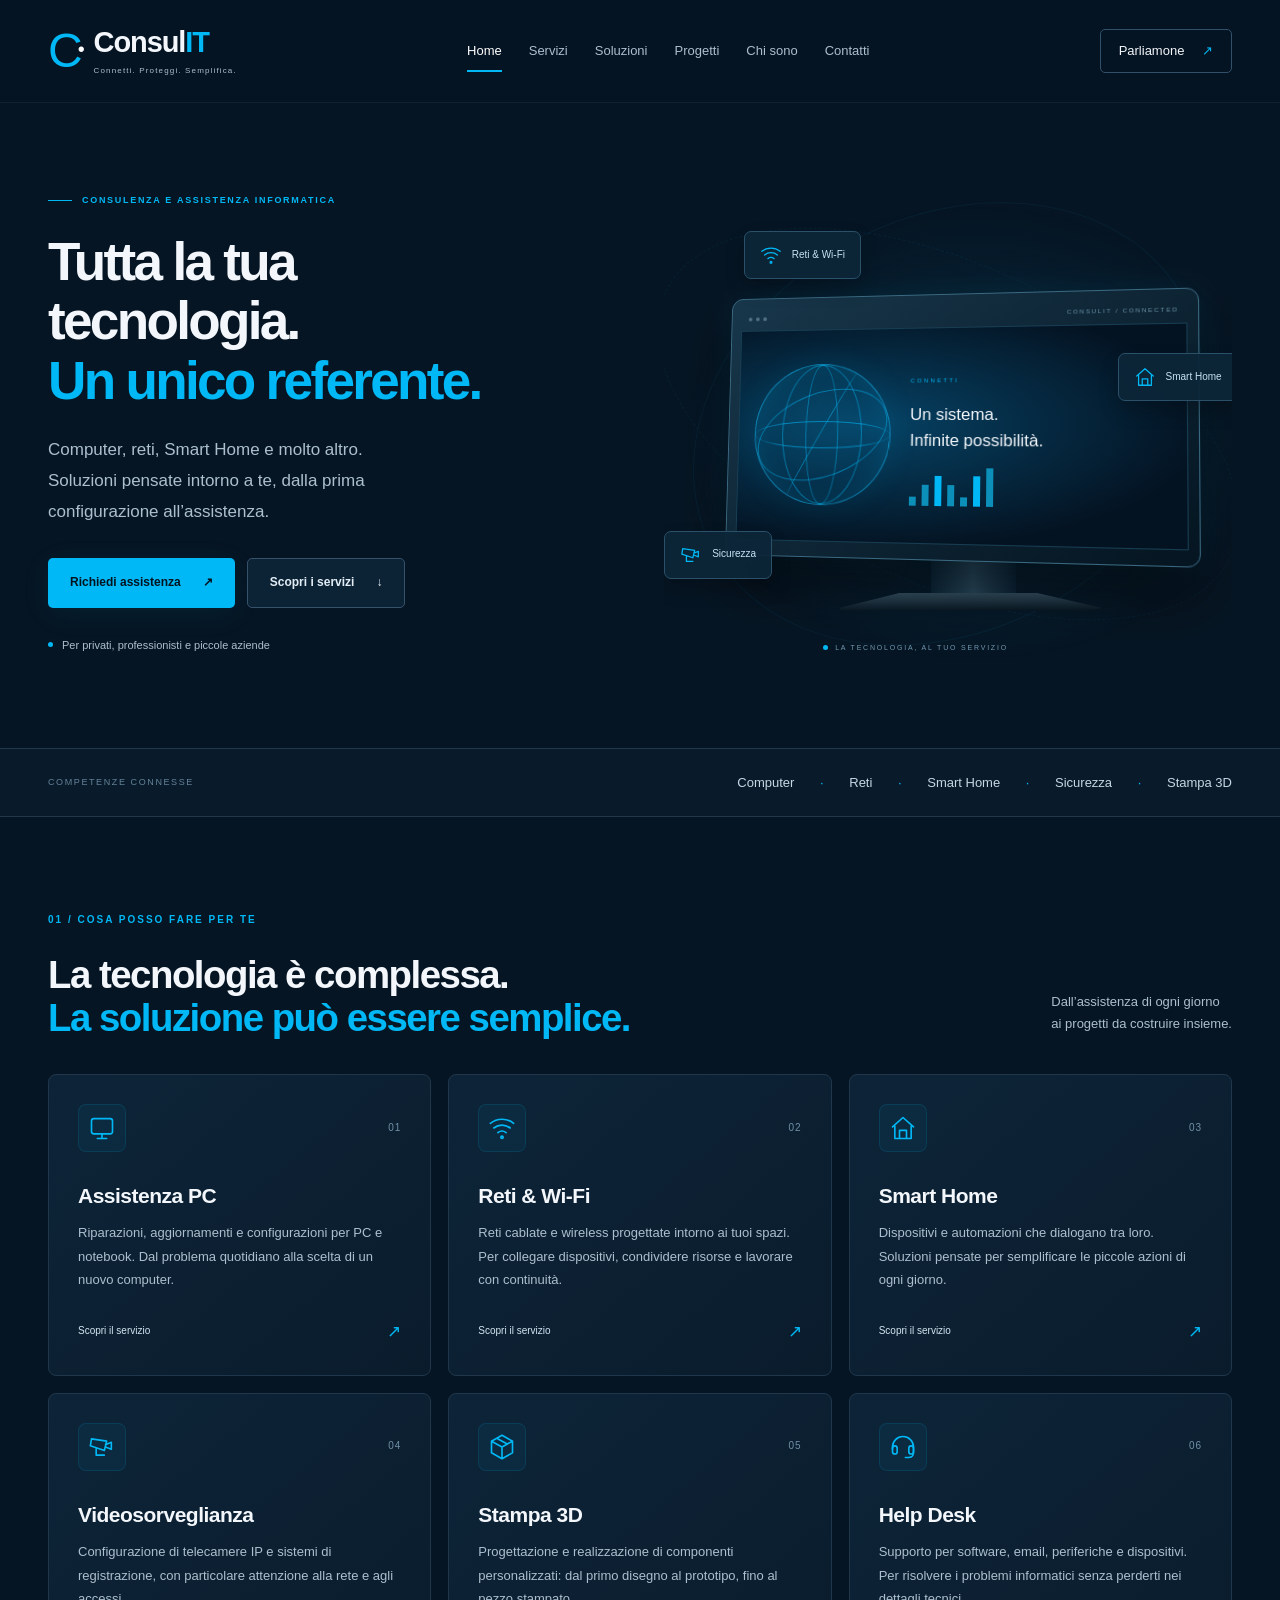
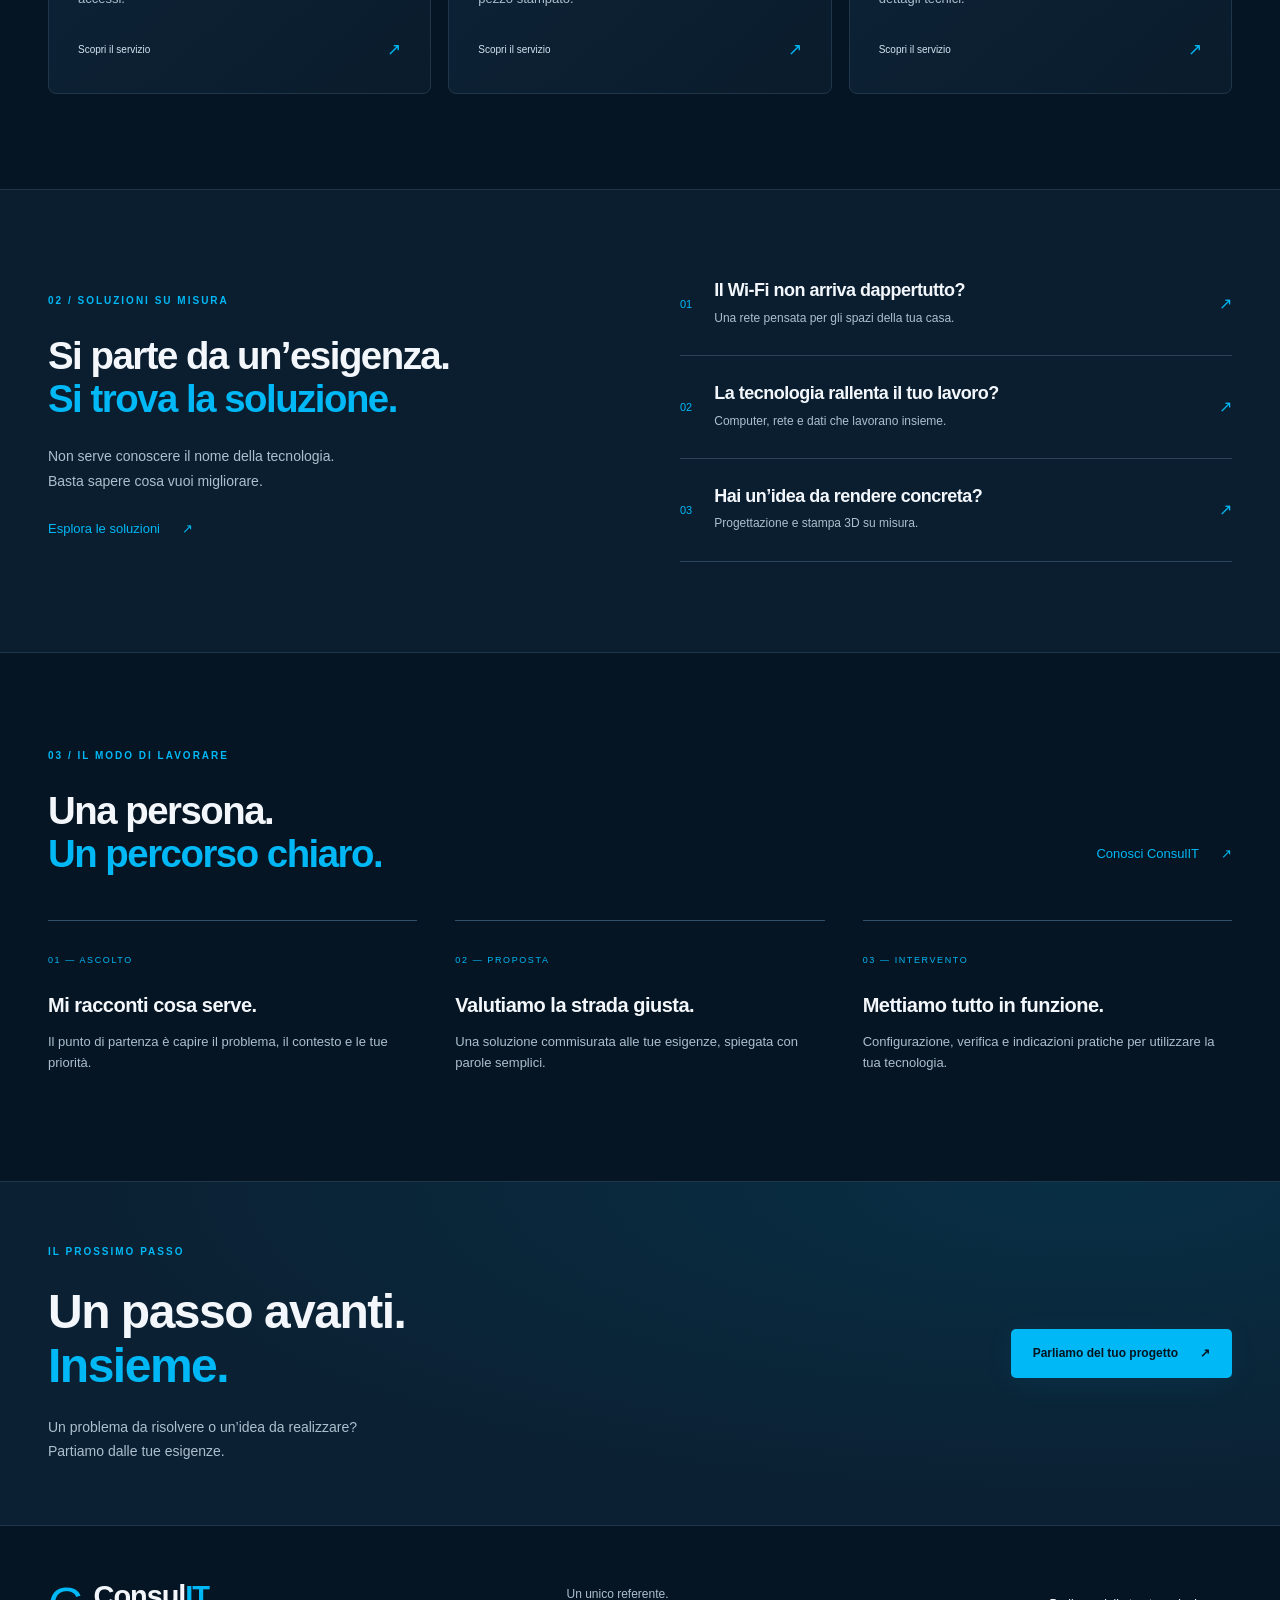
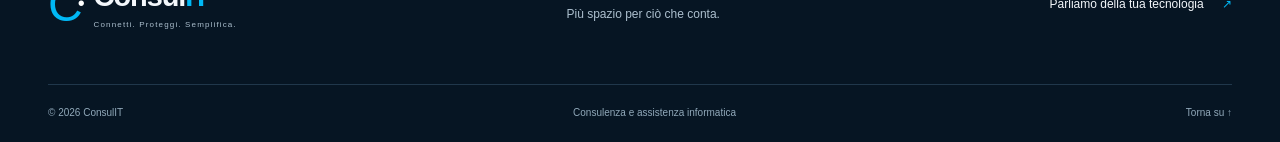
==== index.html @ a71bf83d "Crea prima versione responsive del sito ConsulIT con sei pagine" ====
<!doctype html><html lang="it"><head><meta charset="utf-8"><meta name="viewport" content="width=device-width,initial-scale=1"><meta name="theme-color" content="#061523"><title>Consulenza e assistenza informatica | ConsulIT</title><meta name="description" content="Assistenza PC, reti e Wi-Fi, Smart Home, videosorveglianza, stampa 3D e Help Desk. ConsulIT: tutta la tua tecnologia, un unico referente."><link rel="icon" type="image/svg+xml" href="favicon.svg"><link rel="stylesheet" href="style.css"><script src="site.js" defer></script></head><body><a class="skip" href="#contenuto">Vai al contenuto</a><header class="header"><div class="wrap header-inner"><a class="brand" href="index.html" aria-label="ConsulIT, home"><span class="brand-mark" aria-hidden="true">C<span>•</span></span><span>Consul<b>IT</b><small>Connetti. Proteggi. Semplifica.</small></span></a><button class="menu-toggle" aria-controls="navigation" aria-expanded="false" aria-label="Apri menu"><span></span><span></span><span></span></button><nav id="navigation" aria-label="Menu principale"><a href="index.html" aria-current="page">Home</a><a href="servizi.html" >Servizi</a><a href="soluzioni.html" >Soluzioni</a><a href="progetti.html" >Progetti</a><a href="chi-sono.html" >Chi sono</a><a href="contatti.html" >Contatti</a></nav><a class="header-cta" href="contatti.html">Parliamone <span aria-hidden="true">↗</span></a></div></header><main id="contenuto"><section class="hero wrap"><div class="hero-copy"><p class="eyebrow"><span class="cyan-line"></span> CONSULENZA E ASSISTENZA INFORMATICA</p><h1>Tutta la tua<br>tecnologia.<br><em>Un unico referente.</em></h1><p class="intro">Computer, reti, Smart Home e molto altro.<br>Soluzioni pensate intorno a te, dalla prima<br class="desktop-break"> configurazione all’assistenza.</p><div class="buttons"><a class="button primary" href="contatti.html">Richiedi assistenza <span aria-hidden="true">↗</span></a><a class="button secondary" href="#servizi">Scopri i servizi <span aria-hidden="true">↓</span></a></div><p class="hero-note"><span></span> Per privati, professionisti e piccole aziende</p></div><div class="tech-scene" role="img" aria-label="Illustrazione di una postazione informatica con dispositivi connessi"><div class="orbit orbit-one"></div><div class="orbit orbit-two"></div><div class="scene-grid"></div><div class="monitor"><div class="monitor-bar"><i></i><i></i><i></i><span>CONSULIT / CONNECTED</span></div><div class="screen"><div class="globe"><div></div><div></div><div></div><span></span><span></span></div><div class="screen-info"><small>CONNETTI</small><strong>Un sistema.<br>Infinite possibilità.</strong><div class="signal"><i></i><i></i><i></i><i></i><i></i><i></i><i></i></div></div></div></div><div class="monitor-neck"></div><div class="monitor-base"></div><div class="floating-node node-wifi"><svg viewBox="0 0 24 24" fill="none" stroke="currentColor" stroke-width="1.4" stroke-linecap="round" stroke-linejoin="round" aria-hidden="true"><path d="M2 8a16 16 0 0 1 20 0M5 12a11 11 0 0 1 14 0M8.5 16a5.5 5.5 0 0 1 7 0"/><circle cx="12" cy="20" r="1"/></svg><span>Reti & Wi-Fi</span></div><div class="floating-node node-home"><svg viewBox="0 0 24 24" fill="none" stroke="currentColor" stroke-width="1.4" stroke-linecap="round" stroke-linejoin="round" aria-hidden="true"><path d="m3 11 9-8 9 8M5 10v11h14V10M9 21v-7h6v7"/></svg><span>Smart Home</span></div><div class="floating-node node-security"><svg viewBox="0 0 24 24" fill="none" stroke="currentColor" stroke-width="1.4" stroke-linecap="round" stroke-linejoin="round" aria-hidden="true"><path d="m3 5 13 2-2 8-12-4zM15 10l5-2v6l-5-2M7 13v6h7"/></svg><span>Sicurezza</span></div><div class="scene-caption"><span></span>LA TECNOLOGIA, AL TUO SERVIZIO</div></div></section><div class="expertise-bar"><div class="wrap"><span>COMPETENZE CONNESSE</span><p>Computer <i>·</i> Reti <i>·</i> Smart Home <i>·</i> Sicurezza <i>·</i> Stampa 3D</p></div></div><section class="section wrap" id="servizi"><div class="section-heading"><div><p class="eyebrow">01 / COSA POSSO FARE PER TE</p><h2>La tecnologia è complessa.<br><em>La soluzione può essere semplice.</em></h2></div><p>Dall’assistenza di ogni giorno<br>ai progetti da costruire insieme.</p></div><div class="service-grid"><a class="service-card" href="servizi.html#pc"><div class="card-top"><span class="icon"><svg viewBox="0 0 24 24" fill="none" stroke="currentColor" stroke-width="1.4" stroke-linecap="round" stroke-linejoin="round" aria-hidden="true"><rect x="3" y="4" width="18" height="13" rx="2"/><path d="M8 21h8M12 17v4"/></svg></span><span class="card-number">01</span></div><h3>Assistenza PC</h3><p>Riparazioni, aggiornamenti e configurazioni per PC e notebook. Dal problema quotidiano alla scelta di un nuovo computer.</p><span class="card-link">Scopri il servizio <span aria-hidden="true">↗</span></span></a><a class="service-card" href="servizi.html#rete"><div class="card-top"><span class="icon"><svg viewBox="0 0 24 24" fill="none" stroke="currentColor" stroke-width="1.4" stroke-linecap="round" stroke-linejoin="round" aria-hidden="true"><path d="M2 8a16 16 0 0 1 20 0M5 12a11 11 0 0 1 14 0M8.5 16a5.5 5.5 0 0 1 7 0"/><circle cx="12" cy="20" r="1"/></svg></span><span class="card-number">02</span></div><h3>Reti & Wi-Fi</h3><p>Reti cablate e wireless progettate intorno ai tuoi spazi. Per collegare dispositivi, condividere risorse e lavorare con continuità.</p><span class="card-link">Scopri il servizio <span aria-hidden="true">↗</span></span></a><a class="service-card" href="servizi.html#casa"><div class="card-top"><span class="icon"><svg viewBox="0 0 24 24" fill="none" stroke="currentColor" stroke-width="1.4" stroke-linecap="round" stroke-linejoin="round" aria-hidden="true"><path d="m3 11 9-8 9 8M5 10v11h14V10M9 21v-7h6v7"/></svg></span><span class="card-number">03</span></div><h3>Smart Home</h3><p>Dispositivi e automazioni che dialogano tra loro. Soluzioni pensate per semplificare le piccole azioni di ogni giorno.</p><span class="card-link">Scopri il servizio <span aria-hidden="true">↗</span></span></a><a class="service-card" href="servizi.html#camera"><div class="card-top"><span class="icon"><svg viewBox="0 0 24 24" fill="none" stroke="currentColor" stroke-width="1.4" stroke-linecap="round" stroke-linejoin="round" aria-hidden="true"><path d="m3 5 13 2-2 8-12-4zM15 10l5-2v6l-5-2M7 13v6h7"/></svg></span><span class="card-number">04</span></div><h3>Videosorveglianza</h3><p>Configurazione di telecamere IP e sistemi di registrazione, con particolare attenzione alla rete e agli accessi.</p><span class="card-link">Scopri il servizio <span aria-hidden="true">↗</span></span></a><a class="service-card" href="servizi.html#cubo"><div class="card-top"><span class="icon"><svg viewBox="0 0 24 24" fill="none" stroke="currentColor" stroke-width="1.4" stroke-linecap="round" stroke-linejoin="round" aria-hidden="true"><path d="m12 2 9 5v10l-9 5-9-5V7zM3 7l9 5 9-5M12 12v10M7.5 4.5l9 5"/></svg></span><span class="card-number">05</span></div><h3>Stampa 3D</h3><p>Progettazione e realizzazione di componenti personalizzati: dal primo disegno al prototipo, fino al pezzo stampato.</p><span class="card-link">Scopri il servizio <span aria-hidden="true">↗</span></span></a><a class="service-card" href="servizi.html#cuffie"><div class="card-top"><span class="icon"><svg viewBox="0 0 24 24" fill="none" stroke="currentColor" stroke-width="1.4" stroke-linecap="round" stroke-linejoin="round" aria-hidden="true"><path d="M3 14v-2a9 9 0 0 1 18 0v5a4 4 0 0 1-4 4h-3"/><rect x="3" y="11" width="4" height="7" rx="2"/><rect x="17" y="11" width="4" height="7" rx="2"/></svg></span><span class="card-number">06</span></div><h3>Help Desk</h3><p>Supporto per software, email, periferiche e dispositivi. Per risolvere i problemi informatici senza perderti nei dettagli tecnici.</p><span class="card-link">Scopri il servizio <span aria-hidden="true">↗</span></span></a></div></section><section class="solutions-section"><div class="wrap split"><div><p class="eyebrow">02 / SOLUZIONI SU MISURA</p><h2>Si parte da un’esigenza.<br><em>Si trova la soluzione.</em></h2><p class="intro">Non serve conoscere il nome della tecnologia.<br>Basta sapere cosa vuoi migliorare.</p><a class="text-link" href="soluzioni.html">Esplora le soluzioni <span aria-hidden="true">↗</span></a></div><div class="problem-list"><a href="soluzioni.html#casa"><span>01</span><div><h3>Il Wi-Fi non arriva dappertutto?</h3><p>Una rete pensata per gli spazi della tua casa.</p></div><span aria-hidden="true">↗</span></a><a href="soluzioni.html#lavoro"><span>02</span><div><h3>La tecnologia rallenta il tuo lavoro?</h3><p>Computer, rete e dati che lavorano insieme.</p></div><span aria-hidden="true">↗</span></a><a href="soluzioni.html#idee"><span>03</span><div><h3>Hai un’idea da rendere concreta?</h3><p>Progettazione e stampa 3D su misura.</p></div><span aria-hidden="true">↗</span></a></div></div></section><section class="section wrap"><p class="eyebrow">03 / IL MODO DI LAVORARE</p><div class="section-heading"><h2>Una persona.<br><em>Un percorso chiaro.</em></h2><a class="text-link" href="chi-sono.html">Conosci ConsulIT <span aria-hidden="true">↗</span></a></div><div class="steps"><article><span>01 — ASCOLTO</span><h3>Mi racconti cosa serve.</h3><p>Il punto di partenza è capire il problema, il contesto e le tue priorità.</p></article><article><span>02 — PROPOSTA</span><h3>Valutiamo la strada giusta.</h3><p>Una soluzione commisurata alle tue esigenze, spiegata con parole semplici.</p></article><article><span>03 — INTERVENTO</span><h3>Mettiamo tutto in funzione.</h3><p>Configurazione, verifica e indicazioni pratiche per utilizzare la tua tecnologia.</p></article></div></section><section class="cta-section"><div class="wrap cta-inner"><div><p class="eyebrow">IL PROSSIMO PASSO</p><h2>Un passo avanti.<br><em>Insieme.</em></h2><p>Un problema da risolvere o un’idea da realizzare?<br>Partiamo dalle tue esigenze.</p></div><a class="button primary" href="contatti.html">Parliamo del tuo progetto <span aria-hidden="true">↗</span></a></div></section></main><footer><div class="wrap footer-top"><a class="brand" href="index.html"><span class="brand-mark" aria-hidden="true">C<span>•</span></span><span>Consul<b>IT</b><small>Connetti. Proteggi. Semplifica.</small></span></a><p>Un unico referente.<br>Più spazio per ciò che conta.</p><a href="contatti.html">Parliamo della tua tecnologia <span aria-hidden="true">↗</span></a></div><div class="wrap footer-bottom"><span>© 2026 ConsulIT</span><span>Consulenza e assistenza informatica</span><a href="#contenuto">Torna su ↑</a></div></footer></body></html>
---- style.css ----
@charset "UTF-8";
:root{color-scheme:dark;--bg:#061523;--panel:#0a1e30;--line:#20374b;--cyan:#00b8f5;--text:#f3f7fb;--muted:#acbfce}*{box-sizing:border-box}html{scroll-behavior:smooth;scroll-padding-top:110px}body{margin:0;background:var(--bg);color:var(--text);font-family:Arial,Helvetica,sans-serif;font-size:16px;line-height:1.65}a{color:inherit;text-decoration:none}button{font:inherit}svg{display:block;width:28px;height:28px}a,button{-webkit-tap-highlight-color:transparent}a:focus-visible,button:focus-visible{outline:3px solid var(--cyan);outline-offset:6px}::selection{background:var(--cyan);color:var(--bg)}.wrap{width:min(1240px,calc(100% - 96px));margin-inline:auto}.header{position:sticky;top:0;z-index:20;background:#061523f2;backdrop-filter:blur(18px);border-bottom:1px solid #ffffff0e}.header-inner{height:102px;display:flex;align-items:center;justify-content:space-between;gap:32px}.brand{display:flex;align-items:center;gap:12px;font-size:29px;font-weight:700;letter-spacing:-1.1px;line-height:1.1;flex-shrink:0}.brand b{color:var(--cyan)}.brand small{display:block;font-size:8px;letter-spacing:1.15px;font-weight:400;margin-top:8px;color:var(--muted)}.brand-mark{font-size:48px;position:relative;line-height:1;color:var(--cyan);font-weight:500}.brand-mark span{position:absolute;right:-2px;top:12px;font-size:20px;color:white}.header nav{display:flex;gap:27px;font-size:13px}.header nav a{position:relative;color:var(--muted);padding:12px 0}.header nav a:hover,.header nav a[aria-current]{color:white}.header nav a[aria-current]:after{content:'';position:absolute;height:2px;background:var(--cyan);bottom:2px;left:0;right:0}.header-cta{font-size:13px;border:1px solid #31516a;padding:10px 18px;border-radius:5px;white-space:nowrap}.header-cta span{color:var(--cyan);margin-left:14px}.menu-toggle{display:none}.skip{position:fixed;top:-100px;left:12px;z-index:50;background:var(--cyan);color:var(--bg);padding:12px}.skip:focus{top:12px}h1,h2,h3,p{margin-top:0}h1,h2,h3{line-height:1.12;letter-spacing:-1.5px;font-weight:600}h1{font-size:clamp(44px,4.5vw,65px);margin-bottom:25px}h2{font-size:clamp(30px,3vw,42px);margin-bottom:24px}h3{font-size:22px;letter-spacing:-.5px}em{font-style:normal;color:var(--cyan)}p{color:var(--muted)}.eyebrow{font-size:10px;font-weight:600;letter-spacing:2px;color:var(--cyan);margin-bottom:24px}.hero{display:grid;grid-template-columns:1.05fr 1fr;gap:20px;min-height:645px;align-items:center;padding-block:66px 70px}.hero-copy{position:relative;z-index:2}.hero h1{font-size:clamp(42px,4.15vw,62px);letter-spacing:-2.7px;line-height:1.12}.hero h1 em{white-space:nowrap}.hero .eyebrow{font-size:9px;letter-spacing:1.7px;display:flex;align-items:center;gap:10px}.cyan-line{width:24px;height:1px;background:var(--cyan)}.intro{font-size:17px;line-height:1.8;max-width:660px}.buttons{display:flex;gap:12px;margin-top:31px;flex-wrap:wrap}.button{display:inline-flex;justify-content:center;align-items:center;gap:22px;padding:14px 22px;border-radius:5px;font-size:12px;font-weight:600;min-height:49px;transition:background .2s,transform .2s}.button:hover{transform:translateY(-2px)}.primary{background:var(--cyan);color:#031421;box-shadow:0 6px 30px #00b8f512}.primary:hover{background:#55d2ff}.secondary{border:1px solid #36526b;background:#0c2336;color:#e3edf5}.secondary:hover{background:#163a53}.hero-note{font-size:11px;margin:28px 0 0;display:flex;align-items:center;gap:9px}.hero-note>span,.scene-caption>span{width:5px;height:5px;background:var(--cyan);border-radius:50%}.tech-scene{position:relative;isolation:isolate;height:470px;width:100%;background:radial-gradient(ellipse at 55% 52%,#05699642,transparent 66%);perspective:900px}.scene-grid{position:absolute;inset:30% -5% 0;background-image:linear-gradient(#00b8f514 1px,transparent 1px),linear-gradient(90deg,#00b8f514 1px,transparent 1px);background-size:35px 35px;transform:rotateX(65deg);mask-image:radial-gradient(ellipse,black,transparent 70%)}.orbit{position:absolute;inset:6% 3%;border:1px solid #00b8f512;border-radius:50%;transform:rotate(-28deg)}.orbit-two{inset:16% -5%;transform:rotate(25deg);border-style:dashed}.monitor{position:absolute;left:9%;top:22%;width:84%;height:57%;border:1px solid #3a6981;border-radius:12px;padding:9px 10px 15px;background:linear-gradient(145deg,#18374b,#051521);box-shadow:0 25px 55px #0009,0 0 35px #00b8f51c;transform:rotateY(-10deg) rotateX(4deg);z-index:2}.monitor-bar{height:24px;display:flex;align-items:center;gap:4px;padding:0 8px}.monitor-bar i{width:4px;height:4px;background:#527183;border-radius:50%}.monitor-bar span{font-size:6px;letter-spacing:1.7px;margin-left:auto;color:#7098ae}.screen{height:calc(100% - 24px);background:radial-gradient(ellipse at 30% 45%,#064366,#041322 75%);display:flex;align-items:center;padding:22px 17px;overflow:hidden;border:1px solid #173e53}.globe{width:145px;height:145px;border-radius:50%;border:1px solid #15baf597;position:relative;flex-shrink:0;background:radial-gradient(circle at 35% 30%,#12befe14,#0092da08);box-shadow:inset 0 0 28px #00b8f527,0 0 35px #00b8f515}.globe div{position:absolute;inset:0 20%;border:1px solid #00b8f580;border-radius:50%}.globe div:nth-child(2){inset:0 38%}.globe div:nth-child(3){inset:20% 0;transform:rotate(-20deg)}.globe span{position:absolute;inset:40% 0;border-top:1px solid #00b8f599;border-bottom:1px solid #00b8f599;border-radius:50%}.globe span:last-child{inset:0 48%;border:0;border-left:1px solid #00b8f599;transform:rotate(30deg)}.screen-info{padding-left:20px}.screen-info small{font-size:6px;letter-spacing:2.4px;color:var(--cyan)}.screen-info strong{display:block;font-size:17px;font-weight:400;line-height:1.5;margin-top:12px}.signal{height:38px;display:flex;align-items:end;gap:6px;margin-top:15px}.signal i{height:25%;width:7px;background:#0c90ba}.signal i:nth-child(2n){height:55%}.signal i:nth-child(3n){height:80%;background:#00b8f5}.signal i:last-child{height:100%}.monitor-neck{position:absolute;top:77%;height:10%;left:47%;width:15%;background:linear-gradient(90deg,#0b273b,#2b4d62,#0a2438)}.monitor-base{position:absolute;top:86%;left:31%;width:46%;height:4%;background:linear-gradient(0deg,#071723,#365365);clip-path:polygon(23% 0,75% 0,100% 80%,96% 100%,0 100%,0 80%)}.floating-node{position:absolute;z-index:4;display:flex;align-items:center;gap:10px;padding:12px 15px;background:#0c2639ed;border:1px solid #2a5169;border-radius:7px;box-shadow:0 10px 20px #0003;color:#c6e4f3;font-size:10px}.floating-node svg{width:22px;height:22px;color:var(--cyan)}.node-wifi{top:9%;left:14%}.node-home{right:-1%;top:35%}.node-security{left:0;bottom:17%}.scene-caption{display:flex;align-items:center;gap:7px;position:absolute;bottom:0;left:28%;font-size:7px;letter-spacing:1.8px;color:#7199b1}.expertise-bar{border-block:1px solid var(--line);background:#091b2b}.expertise-bar .wrap{display:flex;align-items:center;justify-content:space-between;gap:22px;padding-block:23px}.expertise-bar span{font-size:9px;letter-spacing:1.6px;color:#658399}.expertise-bar p{margin:0;font-size:13px;color:#c6d6e2}.expertise-bar i{color:var(--cyan);font-style:normal;padding-inline:22px}.section{padding-block:95px}.section-heading{display:flex;justify-content:space-between;align-items:end;gap:30px;margin-bottom:35px}.section-heading h2{margin-bottom:0}.section-heading>p{font-size:13px;margin:0 0 5px}.service-grid{display:grid;grid-template-columns:repeat(3,1fr);gap:17px}.service-card{padding:29px;background:linear-gradient(140deg,#0d2438,#0a1c2c);border:1px solid var(--line);border-radius:8px;display:flex;flex-direction:column;transition:transform .2s,border-color .2s}.service-card:hover{transform:translateY(-4px);border-color:#2080a5}.card-top{display:flex;justify-content:space-between;align-items:center;margin-bottom:32px}.icon{display:inline-flex;color:var(--cyan);width:48px;height:48px;align-items:center;justify-content:center;background:#00b8f50d;border:1px solid #00b8f520;border-radius:8px}.card-number{font-size:10px;color:#7190a6;letter-spacing:1px}.service-card h3{font-size:21px;margin-bottom:14px}.service-card p{font-size:13px;line-height:1.8;margin-bottom:26px}.card-link{display:flex;align-items:center;justify-content:space-between;color:#d3e5f2;font-size:10px;margin-top:auto}.card-link>span{color:var(--cyan);font-size:17px}.solutions-section{padding-block:90px;background:#0a1e30;border-block:1px solid var(--line)}.split{display:grid;grid-template-columns:1fr 1fr;gap:80px;align-items:center}.split .intro{font-size:14px}.text-link{display:inline-flex;align-items:center;gap:22px;font-size:13px;color:var(--cyan);padding-block:10px}.text-link:hover{text-decoration:underline}.problem-list a{display:flex;align-items:center;gap:22px;border-bottom:1px solid #2b4358;padding:27px 0}.problem-list a:first-child{padding-top:0}.problem-list a>span:first-child{font-size:11px;color:var(--cyan)}.problem-list a>span:last-child{margin-left:auto;color:var(--cyan)}.problem-list h3{font-size:18px;margin-bottom:8px}.problem-list p{font-size:12px;margin:0}.steps{display:grid;grid-template-columns:repeat(3,1fr);gap:38px;margin-top:45px}.steps article{border-top:1px solid #325069;padding-top:24px}.steps article>span{font-size:9px;letter-spacing:1.6px;color:var(--cyan)}.steps h3{font-size:20px;margin:23px 0 14px}.steps p{font-size:13px}.cta-section{padding-block:62px;background:radial-gradient(ellipse at 85% 0,#00587a40,transparent 65%),#0b2133;border-block:1px solid var(--line)}.cta-inner{display:flex;align-items:center;justify-content:space-between;gap:35px}.cta-inner h2{font-size:48px}.cta-inner p:last-child{font-size:14px;margin:0}.footer-top{display:flex;align-items:center;justify-content:space-between;gap:35px;padding-block:55px}.footer-top>p{font-size:12px;margin:0}.footer-top>a:last-child{font-size:12px}.footer-top>a:last-child>span{color:var(--cyan);margin-left:15px}.footer-bottom{padding-block:20px;border-top:1px solid var(--line);display:flex;justify-content:space-between;gap:18px;font-size:10px;color:#91a9ba}.page-heading{padding-block:86px 45px}.page-heading h1{max-width:850px}.page-heading .intro{margin:0}.service-jump{display:flex;gap:10px;flex-wrap:wrap;padding-bottom:45px}.service-jump a,.tags span{border:1px solid #31506a;border-radius:4px;padding:8px 15px;font-size:12px}.service-jump a:hover{border-color:var(--cyan);color:var(--cyan)}.service-detail{padding-block:65px;display:grid;grid-template-columns:200px 1fr;gap:55px;border-top:1px solid var(--line);scroll-margin-top:105px}.detail-icon{display:flex;align-items:start;justify-content:space-between;background:linear-gradient(135deg,#0e3048,#0a1d2e);border:1px solid var(--line);border-radius:10px;padding:30px;height:170px}.detail-icon svg{width:70px;height:70px;color:var(--cyan);align-self:center}.detail-icon span{font-size:12px;color:#7a9eb5}.service-detail h2{font-size:34px}.service-detail p{max-width:710px}.service-detail ul{padding-left:20px;display:grid;grid-template-columns:1fr 1fr;gap:10px 35px;font-size:14px;color:#cfdeea}.service-detail li::marker{color:var(--cyan)}.solution-blocks{padding-bottom:80px}.solution-blocks article{padding:50px;margin-top:20px;border:1px solid var(--line);border-radius:10px;background:radial-gradient(ellipse at 100% 0,#07476970,transparent 70%),#0a1e30}.solution-label{font-size:10px;letter-spacing:2px;color:var(--cyan)}.solution-blocks h2{margin-top:25px}.solution-blocks p{max-width:750px}.tags{display:flex;flex-wrap:wrap;gap:10px;margin-block:25px 15px}.tags span{color:#b8d6e9}.project-empty{text-align:center;border:1px solid var(--line);border-radius:12px;background:#0a1e30;margin-block:10px 80px;padding-inline:25px}.project-empty .icon{margin-bottom:30px}.project-empty p{margin-bottom:30px}.about-layout{display:grid;grid-template-columns:.85fr 1.15fr;gap:80px;padding-top:35px}.about-art{padding:45px;background:radial-gradient(ellipse at 30% 30%,#09608760,transparent 60%),#0b2236;border:1px solid var(--line);border-radius:12px;display:flex;flex-direction:column;justify-content:center}.large-c{font-size:190px;line-height:1;font-weight:600;letter-spacing:-15px;color:var(--cyan);position:relative;width:155px}.large-c span{color:white;font-size:100px;position:absolute;right:3px;top:52px}.about-art p{letter-spacing:3px;font-size:15px;line-height:1.8;margin:30px 0 0;color:#cde0ed}.about-art b{color:var(--cyan);font-weight:400}.about-copy p{font-size:15px}.contact-layout{display:grid;grid-template-columns:1fr 1fr;gap:70px;padding-top:30px}.contact-prompts{list-style:none;padding:0;margin-block:28px}.contact-prompts li{padding-block:14px;border-bottom:1px solid var(--line);font-size:14px}.contact-prompts li:before{content:'↗';color:var(--cyan);margin-right:14px}.subtle{font-size:13px;color:#89a4b8}.contact-panel{background:#0c2438;border:1px solid #284c66;border-radius:12px;padding:40px}.contact-panel .icon{margin-bottom:35px}.contact-panel h2{font-size:30px}.contact-panel p{font-size:15px}
@media(min-width:1500px){.hero{min-height:700px}.hero h1{font-size:64px}}
@media(max-width:1100px){.wrap{width:calc(100% - 60px)}.header-inner{gap:20px}.header nav{gap:17px}.header-cta{display:none}.hero{grid-template-columns:1.1fr 1fr;min-height:590px}.hero h1{font-size:48px}.hero h1 em{white-space:normal}.screen{padding:15px 9px}.globe{width:115px;height:115px}.screen-info{padding-left:12px}.screen-info strong{font-size:14px}.tech-scene{height:400px}.floating-node{font-size:9px;padding:10px}.expertise-bar i{padding-inline:13px}.split{gap:40px}.service-card{padding:23px}.about-layout{gap:40px}}
@media(max-width:900px){.header-inner{height:80px}.brand{font-size:25px}.brand-mark{font-size:43px}.header nav{display:none;position:absolute;top:80px;left:0;right:0;background:#081b2c;border-bottom:1px solid var(--line);padding:20px 30px;box-shadow:0 18px 35px #0005}.header nav.open{display:flex;flex-direction:column;gap:0}.header nav a{padding:13px 0;font-size:16px}.header nav a[aria-current]:after{display:none}.header nav a[aria-current]{color:var(--cyan)}.menu-toggle{display:flex;flex-direction:column;gap:5px;background:transparent;border:1px solid #355168;border-radius:5px;width:44px;height:44px;align-items:center;justify-content:center;cursor:pointer;color:white}.menu-toggle span{height:1px;width:19px;background:currentColor}.hero{grid-template-columns:1fr;gap:0;padding-top:50px;padding-bottom:35px}.hero h1{font-size:60px}.hero h1 br:nth-child(2){display:none}.hero h1 em{display:block}.hero .intro{max-width:600px}.tech-scene{max-width:550px;justify-self:center;height:430px;margin-top:20px}.expertise-bar .wrap{flex-direction:column;align-items:start;gap:8px}.service-grid{grid-template-columns:repeat(2,1fr)}.section-heading{align-items:start;flex-direction:column;gap:18px}.split{grid-template-columns:1fr}.steps{gap:24px}.steps h3{font-size:18px}.footer-top{flex-wrap:wrap}.footer-top>p{display:none}.service-detail{grid-template-columns:140px 1fr;gap:30px}.detail-icon{padding:20px;height:140px}.detail-icon svg{width:50px;height:50px}.about-layout{grid-template-columns:1fr 1.3fr}.contact-layout{gap:30px}.contact-panel{padding:28px}}
@media(max-width:600px){.wrap{width:calc(100% - 40px)}.hero{padding-top:39px}.hero .eyebrow{font-size:8px;letter-spacing:1px;gap:7px}.cyan-line{width:16px}.hero h1{font-size:42px;letter-spacing:-1.8px}.hero h1 em{font-size:36px;margin-top:7px}.intro{font-size:15px}.desktop-break{display:none}.buttons{gap:9px}.button{font-size:11px;padding:13px 15px;gap:14px}.hero-note{font-size:10px}.tech-scene{height:315px;margin-top:25px}.monitor{left:8%;width:85%;top:20%;height:60%}.screen{padding:12px}.globe{width:97px;height:97px}.screen-info strong{font-size:12px}.screen-info small{font-size:5px}.signal{height:25px;gap:4px}.signal i{width:5px}.floating-node{font-size:8px;gap:7px;padding:8px}.floating-node svg{width:19px;height:19px}.node-wifi{top:4%;left:7%}.node-home{top:28%;right:0}.node-security{bottom:13%;left:0}.scene-caption{font-size:5.5px;left:24%;bottom:-2px}.expertise-bar p{font-size:11px;line-height:2}.expertise-bar i{padding-inline:6px}.expertise-bar span{font-size:8px}.section{padding-block:60px}.eyebrow{font-size:9px;letter-spacing:1.5px;margin-bottom:18px}h2{font-size:29px;letter-spacing:-1px}.section-heading{margin-bottom:28px}.service-grid{grid-template-columns:1fr;gap:12px}.service-card{padding:24px}.card-top{margin-bottom:22px}.service-card h3{font-size:23px}.service-card p{font-size:14px}.card-link{font-size:12px}.solutions-section{padding-block:60px}.problem-list a{gap:15px}.problem-list h3{font-size:17px}.steps{grid-template-columns:1fr;gap:22px;margin-top:30px}.steps h3{font-size:21px;margin-top:15px}.steps p{font-size:14px;margin-bottom:0}.cta-inner{align-items:start;flex-direction:column;gap:30px}.cta-inner h2{font-size:40px}.footer-top{align-items:start;flex-direction:column;padding-block:40px;gap:28px}.footer-bottom{flex-wrap:wrap;font-size:9px}.footer-bottom>span:nth-child(2){display:none}.page-heading{padding-top:52px;padding-bottom:35px}.page-heading h1{font-size:41px;letter-spacing:-1.5px}.service-jump{padding-bottom:20px;gap:8px}.service-jump a{padding:7px 10px;font-size:11px}.service-detail{grid-template-columns:1fr;gap:24px;padding-block:40px}.detail-icon{width:100px;height:90px;padding:15px}.detail-icon svg{width:38px;height:38px}.service-detail h2{font-size:29px}.service-detail ul{grid-template-columns:1fr;gap:8px}.solution-blocks article{padding:28px 23px}.solution-blocks h2{font-size:28px}.solution-blocks p{font-size:14px}.tags span{padding:6px 10px;font-size:11px}.about-layout{grid-template-columns:1fr;gap:35px;padding-top:5px}.about-art{padding:25px;flex-direction:row;gap:30px;align-items:center;justify-content:start}.large-c{font-size:120px;width:110px;letter-spacing:-8px}.large-c span{font-size:70px;top:28px;right:11px}.about-art p{font-size:11px;margin:0;letter-spacing:1.5px}.contact-layout{grid-template-columns:1fr;padding-top:0;gap:30px}.project-empty{margin-bottom:50px}.project-empty h2{font-size:26px}}
.tech-scene{overflow:clip}.scene-caption{bottom:5px}
@media(prefers-reduced-motion:reduce){html{scroll-behavior:auto}*,*:before,*:after{transition:none!important;animation:none!important}}
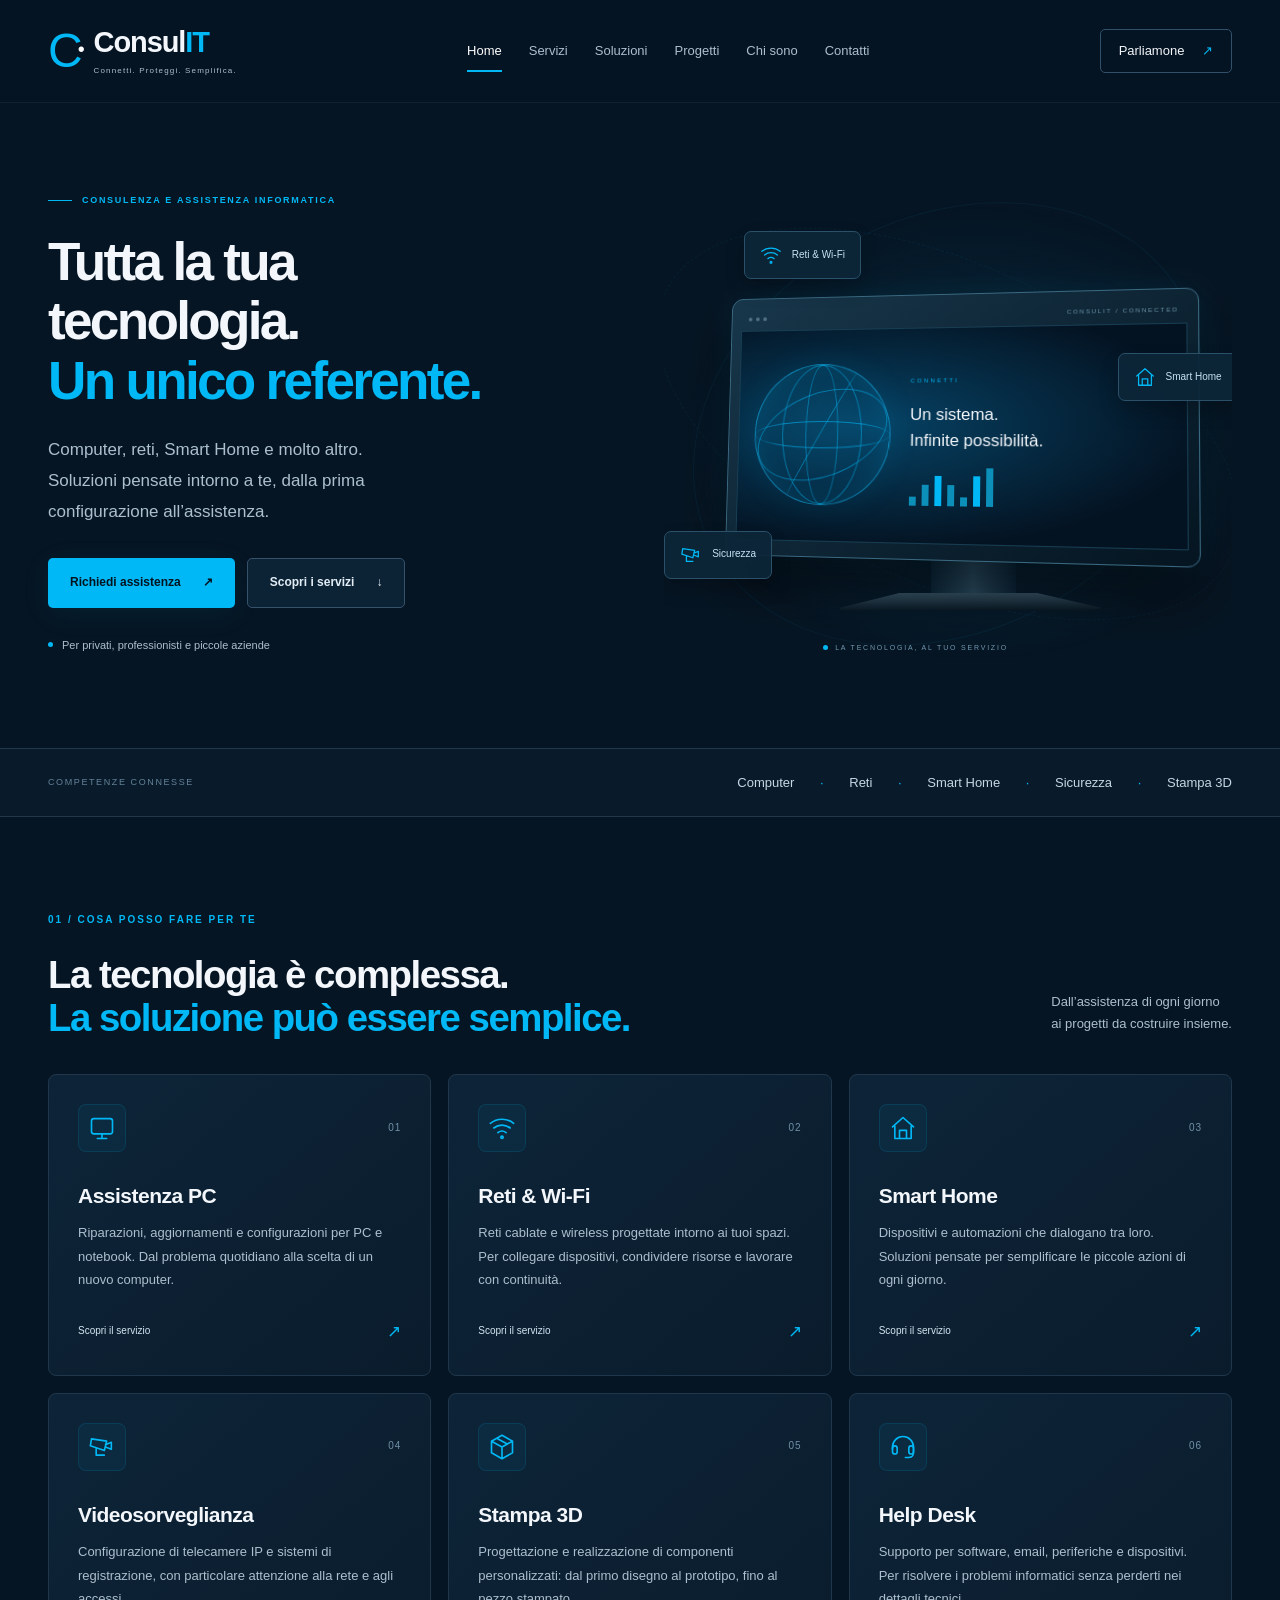
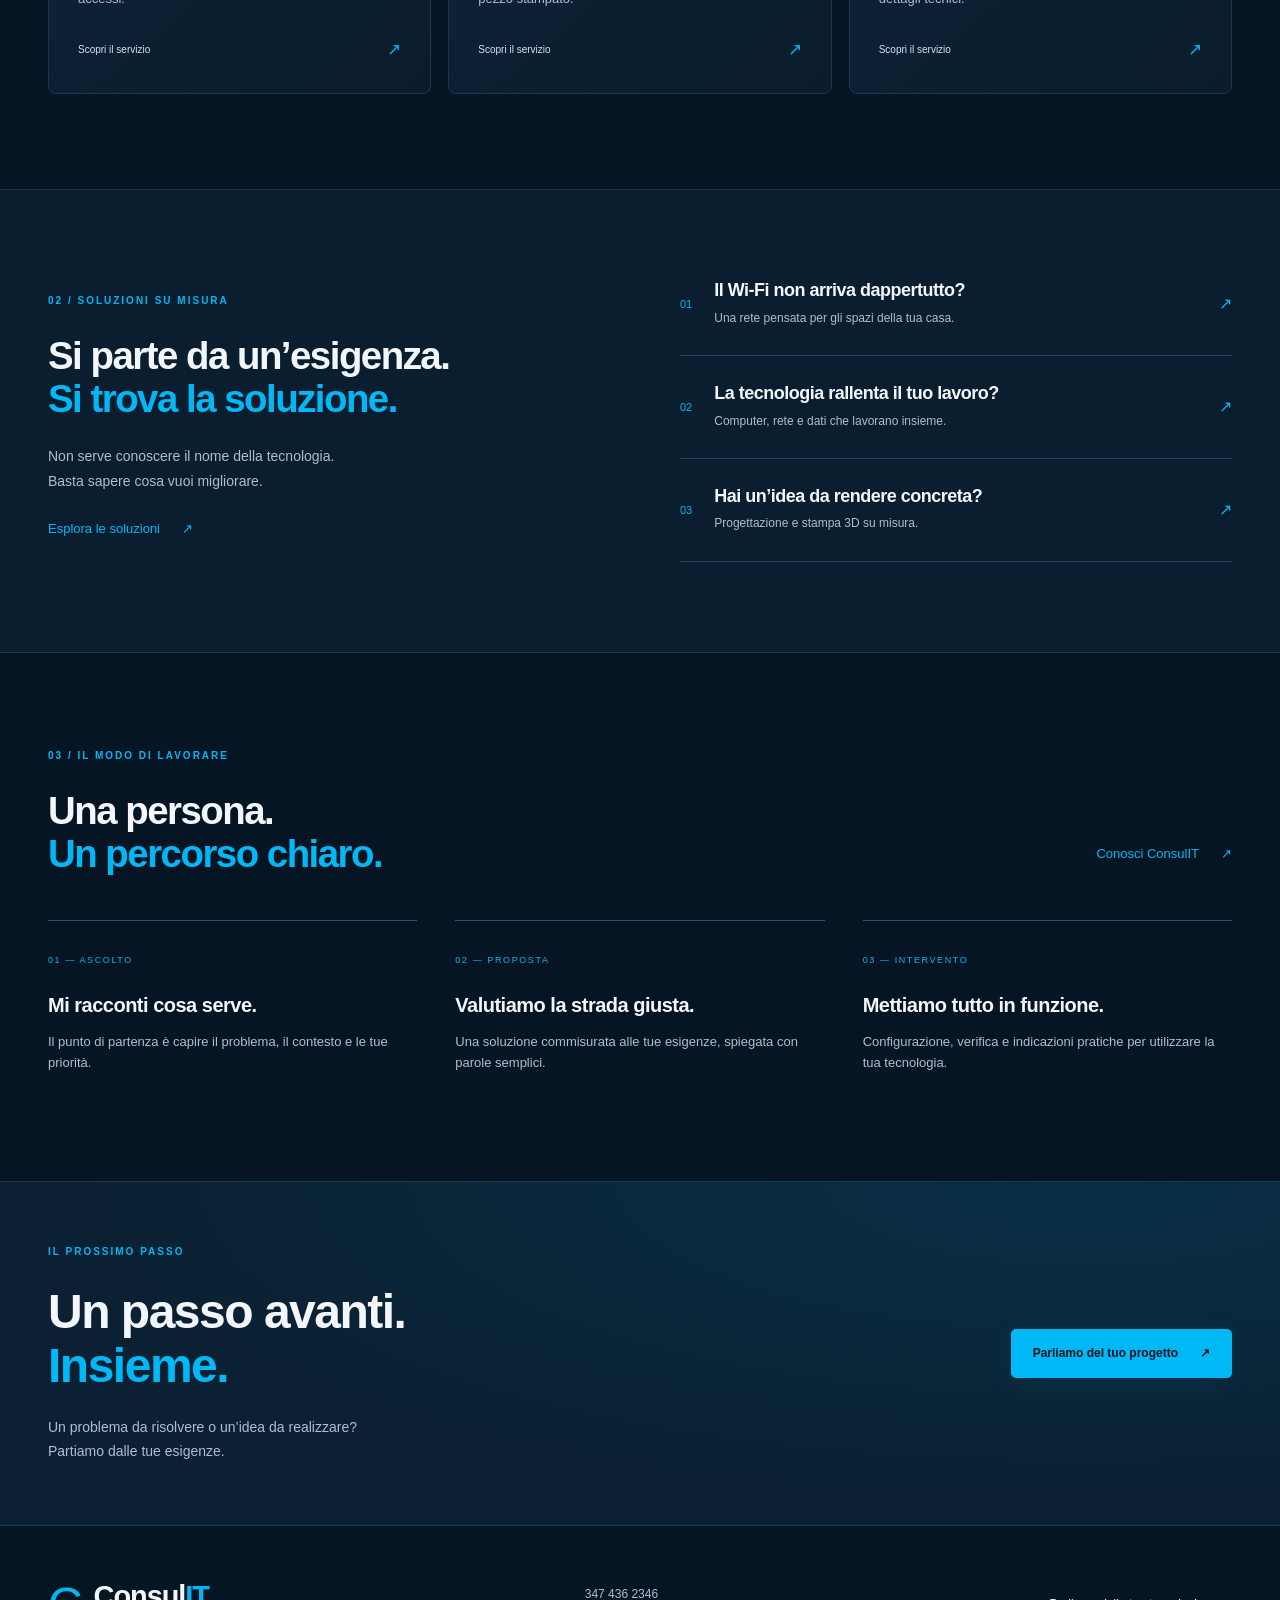
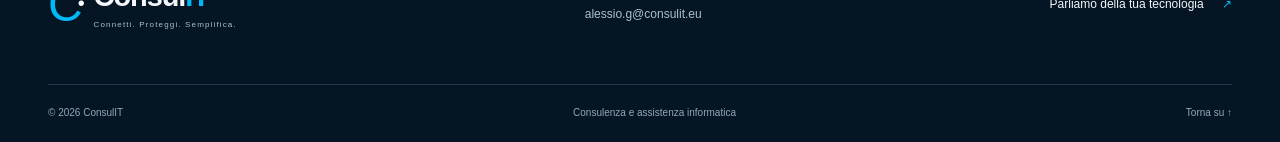
==== commit ddca4d20: "Aggiungi recapiti ConsulIT e mantieni i progetti senza galleria fotografica" ====
--- a/index.html
+++ b/index.html
@@ -1 +1 @@
-<!doctype html><html lang="it"><head><meta charset="utf-8"><meta name="viewport" content="width=device-width,initial-scale=1"><meta name="theme-color" content="#061523"><title>Consulenza e assistenza informatica | ConsulIT</title><meta name="description" content="Assistenza PC, reti e Wi-Fi, Smart Home, videosorveglianza, stampa 3D e Help Desk. ConsulIT: tutta la tua tecnologia, un unico referente."><link rel="icon" type="image/svg+xml" href="favicon.svg"><link rel="stylesheet" href="style.css"><script src="site.js" defer></script></head><body><a class="skip" href="#contenuto">Vai al contenuto</a><header class="header"><div class="wrap header-inner"><a class="brand" href="index.html" aria-label="ConsulIT, home"><span class="brand-mark" aria-hidden="true">C<span>•</span></span><span>Consul<b>IT</b><small>Connetti. Proteggi. Semplifica.</small></span></a><button class="menu-toggle" aria-controls="navigation" aria-expanded="false" aria-label="Apri menu"><span></span><span></span><span></span></button><nav id="navigation" aria-label="Menu principale"><a href="index.html" aria-current="page">Home</a><a href="servizi.html" >Servizi</a><a href="soluzioni.html" >Soluzioni</a><a href="progetti.html" >Progetti</a><a href="chi-sono.html" >Chi sono</a><a href="contatti.html" >Contatti</a></nav><a class="header-cta" href="contatti.html">Parliamone <span aria-hidden="true">↗</span></a></div></header><main id="contenuto"><section class="hero wrap"><div class="hero-copy"><p class="eyebrow"><span class="cyan-line"></span> CONSULENZA E ASSISTENZA INFORMATICA</p><h1>Tutta la tua<br>tecnologia.<br><em>Un unico referente.</em></h1><p class="intro">Computer, reti, Smart Home e molto altro.<br>Soluzioni pensate intorno a te, dalla prima<br class="desktop-break"> configurazione all’assistenza.</p><div class="buttons"><a class="button primary" href="contatti.html">Richiedi assistenza <span aria-hidden="true">↗</span></a><a class="button secondary" href="#servizi">Scopri i servizi <span aria-hidden="true">↓</span></a></div><p class="hero-note"><span></span> Per privati, professionisti e piccole aziende</p></div><div class="tech-scene" role="img" aria-label="Illustrazione di una postazione informatica con dispositivi connessi"><div class="orbit orbit-one"></div><div class="orbit orbit-two"></div><div class="scene-grid"></div><div class="monitor"><div class="monitor-bar"><i></i><i></i><i></i><span>CONSULIT / CONNECTED</span></div><div class="screen"><div class="globe"><div></div><div></div><div></div><span></span><span></span></div><div class="screen-info"><small>CONNETTI</small><strong>Un sistema.<br>Infinite possibilità.</strong><div class="signal"><i></i><i></i><i></i><i></i><i></i><i></i><i></i></div></div></div></div><div class="monitor-neck"></div><div class="monitor-base"></div><div class="floating-node node-wifi"><svg viewBox="0 0 24 24" fill="none" stroke="currentColor" stroke-width="1.4" stroke-linecap="round" stroke-linejoin="round" aria-hidden="true"><path d="M2 8a16 16 0 0 1 20 0M5 12a11 11 0 0 1 14 0M8.5 16a5.5 5.5 0 0 1 7 0"/><circle cx="12" cy="20" r="1"/></svg><span>Reti & Wi-Fi</span></div><div class="floating-node node-home"><svg viewBox="0 0 24 24" fill="none" stroke="currentColor" stroke-width="1.4" stroke-linecap="round" stroke-linejoin="round" aria-hidden="true"><path d="m3 11 9-8 9 8M5 10v11h14V10M9 21v-7h6v7"/></svg><span>Smart Home</span></div><div class="floating-node node-security"><svg viewBox="0 0 24 24" fill="none" stroke="currentColor" stroke-width="1.4" stroke-linecap="round" stroke-linejoin="round" aria-hidden="true"><path d="m3 5 13 2-2 8-12-4zM15 10l5-2v6l-5-2M7 13v6h7"/></svg><span>Sicurezza</span></div><div class="scene-caption"><span></span>LA TECNOLOGIA, AL TUO SERVIZIO</div></div></section><div class="expertise-bar"><div class="wrap"><span>COMPETENZE CONNESSE</span><p>Computer <i>·</i> Reti <i>·</i> Smart Home <i>·</i> Sicurezza <i>·</i> Stampa 3D</p></div></div><section class="section wrap" id="servizi"><div class="section-heading"><div><p class="eyebrow">01 / COSA POSSO FARE PER TE</p><h2>La tecnologia è complessa.<br><em>La soluzione può essere semplice.</em></h2></div><p>Dall’assistenza di ogni giorno<br>ai progetti da costruire insieme.</p></div><div class="service-grid"><a class="service-card" href="servizi.html#pc"><div class="card-top"><span class="icon"><svg viewBox="0 0 24 24" fill="none" stroke="currentColor" stroke-width="1.4" stroke-linecap="round" stroke-linejoin="round" aria-hidden="true"><rect x="3" y="4" width="18" height="13" rx="2"/><path d="M8 21h8M12 17v4"/></svg></span><span class="card-number">01</span></div><h3>Assistenza PC</h3><p>Riparazioni, aggiornamenti e configurazioni per PC e notebook. Dal problema quotidiano alla scelta di un nuovo computer.</p><span class="card-link">Scopri il servizio <span aria-hidden="true">↗</span></span></a><a class="service-card" href="servizi.html#rete"><div class="card-top"><span class="icon"><svg viewBox="0 0 24 24" fill="none" stroke="currentColor" stroke-width="1.4" stroke-linecap="round" stroke-linejoin="round" aria-hidden="true"><path d="M2 8a16 16 0 0 1 20 0M5 12a11 11 0 0 1 14 0M8.5 16a5.5 5.5 0 0 1 7 0"/><circle cx="12" cy="20" r="1"/></svg></span><span class="card-number">02</span></div><h3>Reti & Wi-Fi</h3><p>Reti cablate e wireless progettate intorno ai tuoi spazi. Per collegare dispositivi, condividere risorse e lavorare con continuità.</p><span class="card-link">Scopri il servizio <span aria-hidden="true">↗</span></span></a><a class="service-card" href="servizi.html#casa"><div class="card-top"><span class="icon"><svg viewBox="0 0 24 24" fill="none" stroke="currentColor" stroke-width="1.4" stroke-linecap="round" stroke-linejoin="round" aria-hidden="true"><path d="m3 11 9-8 9 8M5 10v11h14V10M9 21v-7h6v7"/></svg></span><span class="card-number">03</span></div><h3>Smart Home</h3><p>Dispositivi e automazioni che dialogano tra loro. Soluzioni pensate per semplificare le piccole azioni di ogni giorno.</p><span class="card-link">Scopri il servizio <span aria-hidden="true">↗</span></span></a><a class="service-card" href="servizi.html#camera"><div class="card-top"><span class="icon"><svg viewBox="0 0 24 24" fill="none" stroke="currentColor" stroke-width="1.4" stroke-linecap="round" stroke-linejoin="round" aria-hidden="true"><path d="m3 5 13 2-2 8-12-4zM15 10l5-2v6l-5-2M7 13v6h7"/></svg></span><span class="card-number">04</span></div><h3>Videosorveglianza</h3><p>Configurazione di telecamere IP e sistemi di registrazione, con particolare attenzione alla rete e agli accessi.</p><span class="card-link">Scopri il servizio <span aria-hidden="true">↗</span></span></a><a class="service-card" href="servizi.html#cubo"><div class="card-top"><span class="icon"><svg viewBox="0 0 24 24" fill="none" stroke="currentColor" stroke-width="1.4" stroke-linecap="round" stroke-linejoin="round" aria-hidden="true"><path d="m12 2 9 5v10l-9 5-9-5V7zM3 7l9 5 9-5M12 12v10M7.5 4.5l9 5"/></svg></span><span class="card-number">05</span></div><h3>Stampa 3D</h3><p>Progettazione e realizzazione di componenti personalizzati: dal primo disegno al prototipo, fino al pezzo stampato.</p><span class="card-link">Scopri il servizio <span aria-hidden="true">↗</span></span></a><a class="service-card" href="servizi.html#cuffie"><div class="card-top"><span class="icon"><svg viewBox="0 0 24 24" fill="none" stroke="currentColor" stroke-width="1.4" stroke-linecap="round" stroke-linejoin="round" aria-hidden="true"><path d="M3 14v-2a9 9 0 0 1 18 0v5a4 4 0 0 1-4 4h-3"/><rect x="3" y="11" width="4" height="7" rx="2"/><rect x="17" y="11" width="4" height="7" rx="2"/></svg></span><span class="card-number">06</span></div><h3>Help Desk</h3><p>Supporto per software, email, periferiche e dispositivi. Per risolvere i problemi informatici senza perderti nei dettagli tecnici.</p><span class="card-link">Scopri il servizio <span aria-hidden="true">↗</span></span></a></div></section><section class="solutions-section"><div class="wrap split"><div><p class="eyebrow">02 / SOLUZIONI SU MISURA</p><h2>Si parte da un’esigenza.<br><em>Si trova la soluzione.</em></h2><p class="intro">Non serve conoscere il nome della tecnologia.<br>Basta sapere cosa vuoi migliorare.</p><a class="text-link" href="soluzioni.html">Esplora le soluzioni <span aria-hidden="true">↗</span></a></div><div class="problem-list"><a href="soluzioni.html#casa"><span>01</span><div><h3>Il Wi-Fi non arriva dappertutto?</h3><p>Una rete pensata per gli spazi della tua casa.</p></div><span aria-hidden="true">↗</span></a><a href="soluzioni.html#lavoro"><span>02</span><div><h3>La tecnologia rallenta il tuo lavoro?</h3><p>Computer, rete e dati che lavorano insieme.</p></div><span aria-hidden="true">↗</span></a><a href="soluzioni.html#idee"><span>03</span><div><h3>Hai un’idea da rendere concreta?</h3><p>Progettazione e stampa 3D su misura.</p></div><span aria-hidden="true">↗</span></a></div></div></section><section class="section wrap"><p class="eyebrow">03 / IL MODO DI LAVORARE</p><div class="section-heading"><h2>Una persona.<br><em>Un percorso chiaro.</em></h2><a class="text-link" href="chi-sono.html">Conosci ConsulIT <span aria-hidden="true">↗</span></a></div><div class="steps"><article><span>01 — ASCOLTO</span><h3>Mi racconti cosa serve.</h3><p>Il punto di partenza è capire il problema, il contesto e le tue priorità.</p></article><article><span>02 — PROPOSTA</span><h3>Valutiamo la strada giusta.</h3><p>Una soluzione commisurata alle tue esigenze, spiegata con parole semplici.</p></article><article><span>03 — INTERVENTO</span><h3>Mettiamo tutto in funzione.</h3><p>Configurazione, verifica e indicazioni pratiche per utilizzare la tua tecnologia.</p></article></div></section><section class="cta-section"><div class="wrap cta-inner"><div><p class="eyebrow">IL PROSSIMO PASSO</p><h2>Un passo avanti.<br><em>Insieme.</em></h2><p>Un problema da risolvere o un’idea da realizzare?<br>Partiamo dalle tue esigenze.</p></div><a class="button primary" href="contatti.html">Parliamo del tuo progetto <span aria-hidden="true">↗</span></a></div></section></main><footer><div class="wrap footer-top"><a class="brand" href="index.html"><span class="brand-mark" aria-hidden="true">C<span>•</span></span><span>Consul<b>IT</b><small>Connetti. Proteggi. Semplifica.</small></span></a><p>Un unico referente.<br>Più spazio per ciò che conta.</p><a href="contatti.html">Parliamo della tua tecnologia <span aria-hidden="true">↗</span></a></div><div class="wrap footer-bottom"><span>© 2026 ConsulIT</span><span>Consulenza e assistenza informatica</span><a href="#contenuto">Torna su ↑</a></div></footer></body></html>+<!doctype html><html lang="it"><head><meta charset="utf-8"><meta name="viewport" content="width=device-width,initial-scale=1"><meta name="theme-color" content="#061523"><title>Consulenza e assistenza informatica | ConsulIT</title><meta name="description" content="Assistenza PC, reti e Wi-Fi, Smart Home, videosorveglianza, stampa 3D e Help Desk. ConsulIT: tutta la tua tecnologia, un unico referente."><link rel="icon" type="image/svg+xml" href="favicon.svg"><link rel="stylesheet" href="style.css"><script src="site.js" defer></script></head><body><a class="skip" href="#contenuto">Vai al contenuto</a><header class="header"><div class="wrap header-inner"><a class="brand" href="index.html" aria-label="ConsulIT, home"><span class="brand-mark" aria-hidden="true">C<span>•</span></span><span>Consul<b>IT</b><small>Connetti. Proteggi. Semplifica.</small></span></a><button class="menu-toggle" aria-controls="navigation" aria-expanded="false" aria-label="Apri menu"><span></span><span></span><span></span></button><nav id="navigation" aria-label="Menu principale"><a href="index.html" aria-current="page">Home</a><a href="servizi.html" >Servizi</a><a href="soluzioni.html" >Soluzioni</a><a href="progetti.html" >Progetti</a><a href="chi-sono.html" >Chi sono</a><a href="contatti.html" >Contatti</a></nav><a class="header-cta" href="contatti.html">Parliamone <span aria-hidden="true">↗</span></a></div></header><main id="contenuto"><section class="hero wrap"><div class="hero-copy"><p class="eyebrow"><span class="cyan-line"></span> CONSULENZA E ASSISTENZA INFORMATICA</p><h1>Tutta la tua<br>tecnologia.<br><em>Un unico referente.</em></h1><p class="intro">Computer, reti, Smart Home e molto altro.<br>Soluzioni pensate intorno a te, dalla prima<br class="desktop-break"> configurazione all’assistenza.</p><div class="buttons"><a class="button primary" href="contatti.html">Richiedi assistenza <span aria-hidden="true">↗</span></a><a class="button secondary" href="#servizi">Scopri i servizi <span aria-hidden="true">↓</span></a></div><p class="hero-note"><span></span> Per privati, professionisti e piccole aziende</p></div><div class="tech-scene" role="img" aria-label="Illustrazione di una postazione informatica con dispositivi connessi"><div class="orbit orbit-one"></div><div class="orbit orbit-two"></div><div class="scene-grid"></div><div class="monitor"><div class="monitor-bar"><i></i><i></i><i></i><span>CONSULIT / CONNECTED</span></div><div class="screen"><div class="globe"><div></div><div></div><div></div><span></span><span></span></div><div class="screen-info"><small>CONNETTI</small><strong>Un sistema.<br>Infinite possibilità.</strong><div class="signal"><i></i><i></i><i></i><i></i><i></i><i></i><i></i></div></div></div></div><div class="monitor-neck"></div><div class="monitor-base"></div><div class="floating-node node-wifi"><svg viewBox="0 0 24 24" fill="none" stroke="currentColor" stroke-width="1.4" stroke-linecap="round" stroke-linejoin="round" aria-hidden="true"><path d="M2 8a16 16 0 0 1 20 0M5 12a11 11 0 0 1 14 0M8.5 16a5.5 5.5 0 0 1 7 0"/><circle cx="12" cy="20" r="1"/></svg><span>Reti & Wi-Fi</span></div><div class="floating-node node-home"><svg viewBox="0 0 24 24" fill="none" stroke="currentColor" stroke-width="1.4" stroke-linecap="round" stroke-linejoin="round" aria-hidden="true"><path d="m3 11 9-8 9 8M5 10v11h14V10M9 21v-7h6v7"/></svg><span>Smart Home</span></div><div class="floating-node node-security"><svg viewBox="0 0 24 24" fill="none" stroke="currentColor" stroke-width="1.4" stroke-linecap="round" stroke-linejoin="round" aria-hidden="true"><path d="m3 5 13 2-2 8-12-4zM15 10l5-2v6l-5-2M7 13v6h7"/></svg><span>Sicurezza</span></div><div class="scene-caption"><span></span>LA TECNOLOGIA, AL TUO SERVIZIO</div></div></section><div class="expertise-bar"><div class="wrap"><span>COMPETENZE CONNESSE</span><p>Computer <i>·</i> Reti <i>·</i> Smart Home <i>·</i> Sicurezza <i>·</i> Stampa 3D</p></div></div><section class="section wrap" id="servizi"><div class="section-heading"><div><p class="eyebrow">01 / COSA POSSO FARE PER TE</p><h2>La tecnologia è complessa.<br><em>La soluzione può essere semplice.</em></h2></div><p>Dall’assistenza di ogni giorno<br>ai progetti da costruire insieme.</p></div><div class="service-grid"><a class="service-card" href="servizi.html#pc"><div class="card-top"><span class="icon"><svg viewBox="0 0 24 24" fill="none" stroke="currentColor" stroke-width="1.4" stroke-linecap="round" stroke-linejoin="round" aria-hidden="true"><rect x="3" y="4" width="18" height="13" rx="2"/><path d="M8 21h8M12 17v4"/></svg></span><span class="card-number">01</span></div><h3>Assistenza PC</h3><p>Riparazioni, aggiornamenti e configurazioni per PC e notebook. Dal problema quotidiano alla scelta di un nuovo computer.</p><span class="card-link">Scopri il servizio <span aria-hidden="true">↗</span></span></a><a class="service-card" href="servizi.html#rete"><div class="card-top"><span class="icon"><svg viewBox="0 0 24 24" fill="none" stroke="currentColor" stroke-width="1.4" stroke-linecap="round" stroke-linejoin="round" aria-hidden="true"><path d="M2 8a16 16 0 0 1 20 0M5 12a11 11 0 0 1 14 0M8.5 16a5.5 5.5 0 0 1 7 0"/><circle cx="12" cy="20" r="1"/></svg></span><span class="card-number">02</span></div><h3>Reti & Wi-Fi</h3><p>Reti cablate e wireless progettate intorno ai tuoi spazi. Per collegare dispositivi, condividere risorse e lavorare con continuità.</p><span class="card-link">Scopri il servizio <span aria-hidden="true">↗</span></span></a><a class="service-card" href="servizi.html#casa"><div class="card-top"><span class="icon"><svg viewBox="0 0 24 24" fill="none" stroke="currentColor" stroke-width="1.4" stroke-linecap="round" stroke-linejoin="round" aria-hidden="true"><path d="m3 11 9-8 9 8M5 10v11h14V10M9 21v-7h6v7"/></svg></span><span class="card-number">03</span></div><h3>Smart Home</h3><p>Dispositivi e automazioni che dialogano tra loro. Soluzioni pensate per semplificare le piccole azioni di ogni giorno.</p><span class="card-link">Scopri il servizio <span aria-hidden="true">↗</span></span></a><a class="service-card" href="servizi.html#camera"><div class="card-top"><span class="icon"><svg viewBox="0 0 24 24" fill="none" stroke="currentColor" stroke-width="1.4" stroke-linecap="round" stroke-linejoin="round" aria-hidden="true"><path d="m3 5 13 2-2 8-12-4zM15 10l5-2v6l-5-2M7 13v6h7"/></svg></span><span class="card-number">04</span></div><h3>Videosorveglianza</h3><p>Configurazione di telecamere IP e sistemi di registrazione, con particolare attenzione alla rete e agli accessi.</p><span class="card-link">Scopri il servizio <span aria-hidden="true">↗</span></span></a><a class="service-card" href="servizi.html#cubo"><div class="card-top"><span class="icon"><svg viewBox="0 0 24 24" fill="none" stroke="currentColor" stroke-width="1.4" stroke-linecap="round" stroke-linejoin="round" aria-hidden="true"><path d="m12 2 9 5v10l-9 5-9-5V7zM3 7l9 5 9-5M12 12v10M7.5 4.5l9 5"/></svg></span><span class="card-number">05</span></div><h3>Stampa 3D</h3><p>Progettazione e realizzazione di componenti personalizzati: dal primo disegno al prototipo, fino al pezzo stampato.</p><span class="card-link">Scopri il servizio <span aria-hidden="true">↗</span></span></a><a class="service-card" href="servizi.html#cuffie"><div class="card-top"><span class="icon"><svg viewBox="0 0 24 24" fill="none" stroke="currentColor" stroke-width="1.4" stroke-linecap="round" stroke-linejoin="round" aria-hidden="true"><path d="M3 14v-2a9 9 0 0 1 18 0v5a4 4 0 0 1-4 4h-3"/><rect x="3" y="11" width="4" height="7" rx="2"/><rect x="17" y="11" width="4" height="7" rx="2"/></svg></span><span class="card-number">06</span></div><h3>Help Desk</h3><p>Supporto per software, email, periferiche e dispositivi. Per risolvere i problemi informatici senza perderti nei dettagli tecnici.</p><span class="card-link">Scopri il servizio <span aria-hidden="true">↗</span></span></a></div></section><section class="solutions-section"><div class="wrap split"><div><p class="eyebrow">02 / SOLUZIONI SU MISURA</p><h2>Si parte da un’esigenza.<br><em>Si trova la soluzione.</em></h2><p class="intro">Non serve conoscere il nome della tecnologia.<br>Basta sapere cosa vuoi migliorare.</p><a class="text-link" href="soluzioni.html">Esplora le soluzioni <span aria-hidden="true">↗</span></a></div><div class="problem-list"><a href="soluzioni.html#casa"><span>01</span><div><h3>Il Wi-Fi non arriva dappertutto?</h3><p>Una rete pensata per gli spazi della tua casa.</p></div><span aria-hidden="true">↗</span></a><a href="soluzioni.html#lavoro"><span>02</span><div><h3>La tecnologia rallenta il tuo lavoro?</h3><p>Computer, rete e dati che lavorano insieme.</p></div><span aria-hidden="true">↗</span></a><a href="soluzioni.html#idee"><span>03</span><div><h3>Hai un’idea da rendere concreta?</h3><p>Progettazione e stampa 3D su misura.</p></div><span aria-hidden="true">↗</span></a></div></div></section><section class="section wrap"><p class="eyebrow">03 / IL MODO DI LAVORARE</p><div class="section-heading"><h2>Una persona.<br><em>Un percorso chiaro.</em></h2><a class="text-link" href="chi-sono.html">Conosci ConsulIT <span aria-hidden="true">↗</span></a></div><div class="steps"><article><span>01 — ASCOLTO</span><h3>Mi racconti cosa serve.</h3><p>Il punto di partenza è capire il problema, il contesto e le tue priorità.</p></article><article><span>02 — PROPOSTA</span><h3>Valutiamo la strada giusta.</h3><p>Una soluzione commisurata alle tue esigenze, spiegata con parole semplici.</p></article><article><span>03 — INTERVENTO</span><h3>Mettiamo tutto in funzione.</h3><p>Configurazione, verifica e indicazioni pratiche per utilizzare la tua tecnologia.</p></article></div></section><section class="cta-section"><div class="wrap cta-inner"><div><p class="eyebrow">IL PROSSIMO PASSO</p><h2>Un passo avanti.<br><em>Insieme.</em></h2><p>Un problema da risolvere o un’idea da realizzare?<br>Partiamo dalle tue esigenze.</p></div><a class="button primary" href="contatti.html">Parliamo del tuo progetto <span aria-hidden="true">↗</span></a></div></section></main><footer><div class="wrap footer-top"><a class="brand" href="index.html"><span class="brand-mark" aria-hidden="true">C<span>•</span></span><span>Consul<b>IT</b><small>Connetti. Proteggi. Semplifica.</small></span></a><p class="footer-contacts"><a href="tel:+393474362346">347 436 2346</a><br><a href="mailto:alessio.g@consulit.eu">alessio.g@consulit.eu</a></p><a href="contatti.html">Parliamo della tua tecnologia <span aria-hidden="true">↗</span></a></div><div class="wrap footer-bottom"><span>© 2026 ConsulIT</span><span>Consulenza e assistenza informatica</span><a href="#contenuto">Torna su ↑</a></div></footer></body></html>
--- a/style.css
+++ b/style.css
@@ -6,3 +6,5 @@
 @media(max-width:600px){.wrap{width:calc(100% - 40px)}.hero{padding-top:39px}.hero .eyebrow{font-size:8px;letter-spacing:1px;gap:7px}.cyan-line{width:16px}.hero h1{font-size:42px;letter-spacing:-1.8px}.hero h1 em{font-size:36px;margin-top:7px}.intro{font-size:15px}.desktop-break{display:none}.buttons{gap:9px}.button{font-size:11px;padding:13px 15px;gap:14px}.hero-note{font-size:10px}.tech-scene{height:315px;margin-top:25px}.monitor{left:8%;width:85%;top:20%;height:60%}.screen{padding:12px}.globe{width:97px;height:97px}.screen-info strong{font-size:12px}.screen-info small{font-size:5px}.signal{height:25px;gap:4px}.signal i{width:5px}.floating-node{font-size:8px;gap:7px;padding:8px}.floating-node svg{width:19px;height:19px}.node-wifi{top:4%;left:7%}.node-home{top:28%;right:0}.node-security{bottom:13%;left:0}.scene-caption{font-size:5.5px;left:24%;bottom:-2px}.expertise-bar p{font-size:11px;line-height:2}.expertise-bar i{padding-inline:6px}.expertise-bar span{font-size:8px}.section{padding-block:60px}.eyebrow{font-size:9px;letter-spacing:1.5px;margin-bottom:18px}h2{font-size:29px;letter-spacing:-1px}.section-heading{margin-bottom:28px}.service-grid{grid-template-columns:1fr;gap:12px}.service-card{padding:24px}.card-top{margin-bottom:22px}.service-card h3{font-size:23px}.service-card p{font-size:14px}.card-link{font-size:12px}.solutions-section{padding-block:60px}.problem-list a{gap:15px}.problem-list h3{font-size:17px}.steps{grid-template-columns:1fr;gap:22px;margin-top:30px}.steps h3{font-size:21px;margin-top:15px}.steps p{font-size:14px;margin-bottom:0}.cta-inner{align-items:start;flex-direction:column;gap:30px}.cta-inner h2{font-size:40px}.footer-top{align-items:start;flex-direction:column;padding-block:40px;gap:28px}.footer-bottom{flex-wrap:wrap;font-size:9px}.footer-bottom>span:nth-child(2){display:none}.page-heading{padding-top:52px;padding-bottom:35px}.page-heading h1{font-size:41px;letter-spacing:-1.5px}.service-jump{padding-bottom:20px;gap:8px}.service-jump a{padding:7px 10px;font-size:11px}.service-detail{grid-template-columns:1fr;gap:24px;padding-block:40px}.detail-icon{width:100px;height:90px;padding:15px}.detail-icon svg{width:38px;height:38px}.service-detail h2{font-size:29px}.service-detail ul{grid-template-columns:1fr;gap:8px}.solution-blocks article{padding:28px 23px}.solution-blocks h2{font-size:28px}.solution-blocks p{font-size:14px}.tags span{padding:6px 10px;font-size:11px}.about-layout{grid-template-columns:1fr;gap:35px;padding-top:5px}.about-art{padding:25px;flex-direction:row;gap:30px;align-items:center;justify-content:start}.large-c{font-size:120px;width:110px;letter-spacing:-8px}.large-c span{font-size:70px;top:28px;right:11px}.about-art p{font-size:11px;margin:0;letter-spacing:1.5px}.contact-layout{grid-template-columns:1fr;padding-top:0;gap:30px}.project-empty{margin-bottom:50px}.project-empty h2{font-size:26px}}
 .tech-scene{overflow:clip}.scene-caption{bottom:5px}
 @media(prefers-reduced-motion:reduce){html{scroll-behavior:auto}*,*:before,*:after{transition:none!important;animation:none!important}}
+
+.contact-details{display:grid;gap:18px;margin:25px 0}.contact-details a{display:grid;gap:6px;padding:17px 0;border-bottom:1px solid var(--line)}.contact-details small{font-size:9px;letter-spacing:1.7px;color:var(--muted)}.contact-details strong{font-size:clamp(17px,2vw,24px);font-weight:500;overflow-wrap:anywhere}.contact-details span{font-size:12px;color:var(--cyan)}.contact-details a:hover strong,.footer-contacts a:hover{color:var(--cyan)}.footer-top>.footer-contacts{display:block}
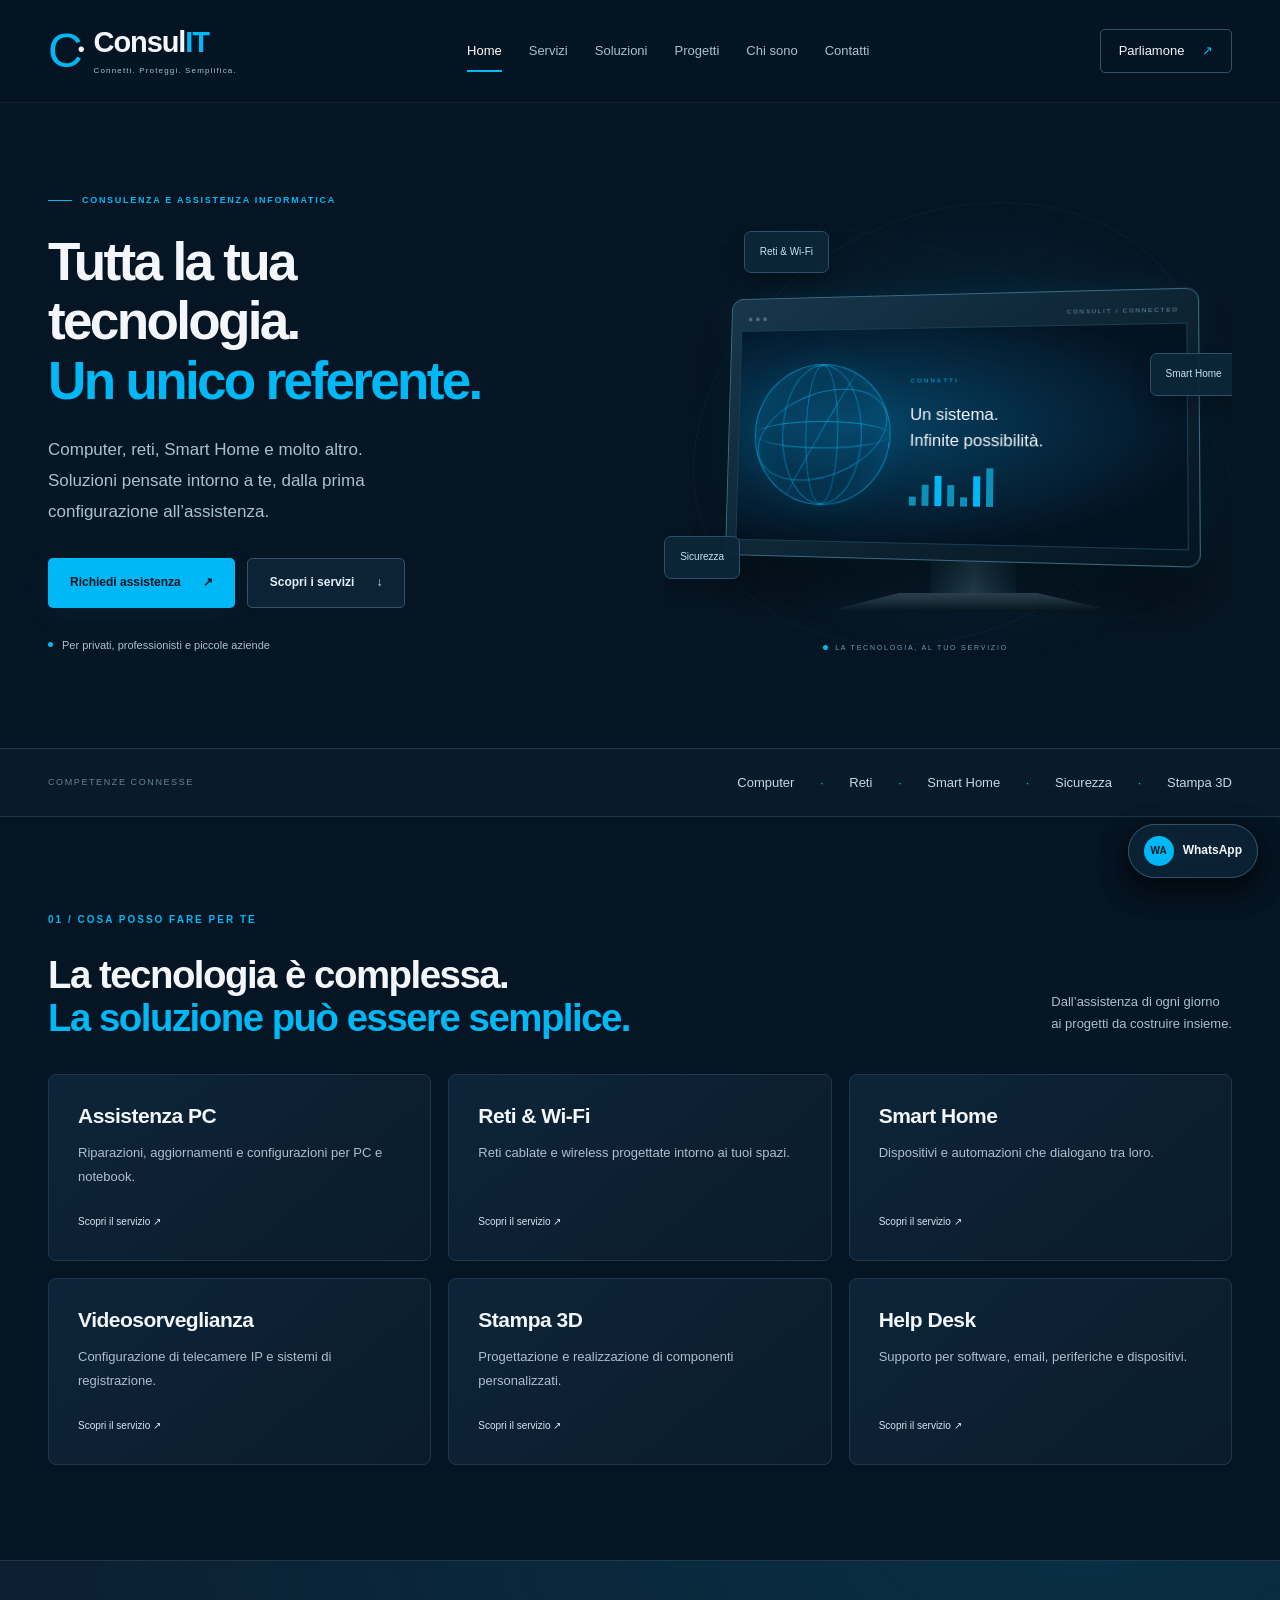
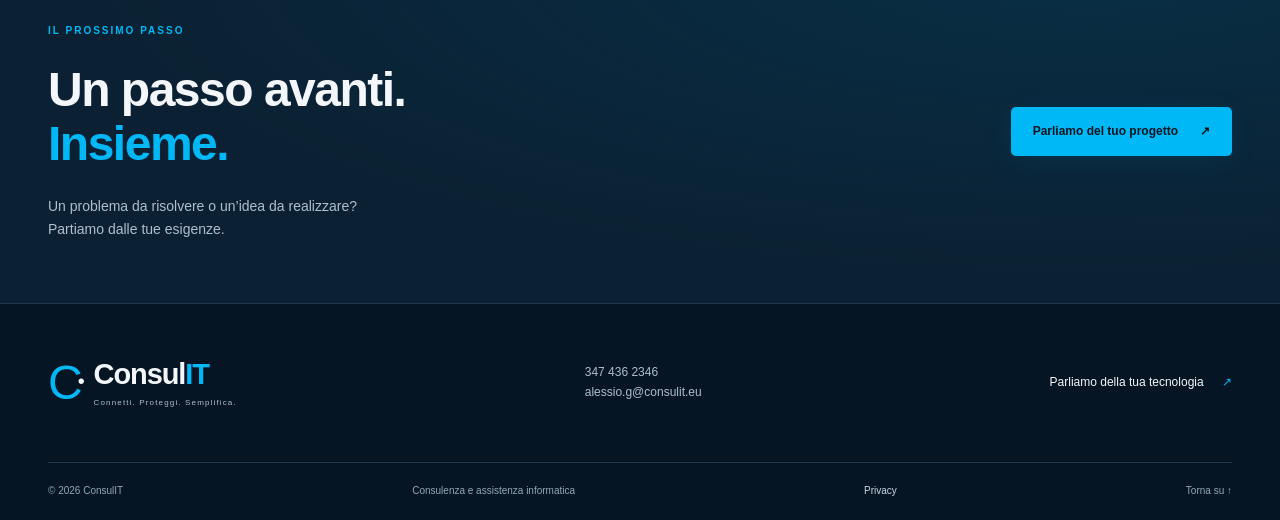
==== commit 76462d91: "Rendi visibili Privacy e WhatsApp direttamente nella Home" ====
--- a/index.html
+++ b/index.html
@@ -1 +1 @@
-<!doctype html><html lang="it"><head><meta charset="utf-8"><meta name="viewport" content="width=device-width,initial-scale=1"><meta name="theme-color" content="#061523"><title>Consulenza e assistenza informatica | ConsulIT</title><meta name="description" content="Assistenza PC, reti e Wi-Fi, Smart Home, videosorveglianza, stampa 3D e Help Desk. ConsulIT: tutta la tua tecnologia, un unico referente."><link rel="icon" type="image/svg+xml" href="favicon.svg"><link rel="stylesheet" href="style.css"><script src="site.js" defer></script></head><body><a class="skip" href="#contenuto">Vai al contenuto</a><header class="header"><div class="wrap header-inner"><a class="brand" href="index.html" aria-label="ConsulIT, home"><span class="brand-mark" aria-hidden="true">C<span>•</span></span><span>Consul<b>IT</b><small>Connetti. Proteggi. Semplifica.</small></span></a><button class="menu-toggle" aria-controls="navigation" aria-expanded="false" aria-label="Apri menu"><span></span><span></span><span></span></button><nav id="navigation" aria-label="Menu principale"><a href="index.html" aria-current="page">Home</a><a href="servizi.html" >Servizi</a><a href="soluzioni.html" >Soluzioni</a><a href="progetti.html" >Progetti</a><a href="chi-sono.html" >Chi sono</a><a href="contatti.html" >Contatti</a></nav><a class="header-cta" href="contatti.html">Parliamone <span aria-hidden="true">↗</span></a></div></header><main id="contenuto"><section class="hero wrap"><div class="hero-copy"><p class="eyebrow"><span class="cyan-line"></span> CONSULENZA E ASSISTENZA INFORMATICA</p><h1>Tutta la tua<br>tecnologia.<br><em>Un unico referente.</em></h1><p class="intro">Computer, reti, Smart Home e molto altro.<br>Soluzioni pensate intorno a te, dalla prima<br class="desktop-break"> configurazione all’assistenza.</p><div class="buttons"><a class="button primary" href="contatti.html">Richiedi assistenza <span aria-hidden="true">↗</span></a><a class="button secondary" href="#servizi">Scopri i servizi <span aria-hidden="true">↓</span></a></div><p class="hero-note"><span></span> Per privati, professionisti e piccole aziende</p></div><div class="tech-scene" role="img" aria-label="Illustrazione di una postazione informatica con dispositivi connessi"><div class="orbit orbit-one"></div><div class="orbit orbit-two"></div><div class="scene-grid"></div><div class="monitor"><div class="monitor-bar"><i></i><i></i><i></i><span>CONSULIT / CONNECTED</span></div><div class="screen"><div class="globe"><div></div><div></div><div></div><span></span><span></span></div><div class="screen-info"><small>CONNETTI</small><strong>Un sistema.<br>Infinite possibilità.</strong><div class="signal"><i></i><i></i><i></i><i></i><i></i><i></i><i></i></div></div></div></div><div class="monitor-neck"></div><div class="monitor-base"></div><div class="floating-node node-wifi"><svg viewBox="0 0 24 24" fill="none" stroke="currentColor" stroke-width="1.4" stroke-linecap="round" stroke-linejoin="round" aria-hidden="true"><path d="M2 8a16 16 0 0 1 20 0M5 12a11 11 0 0 1 14 0M8.5 16a5.5 5.5 0 0 1 7 0"/><circle cx="12" cy="20" r="1"/></svg><span>Reti & Wi-Fi</span></div><div class="floating-node node-home"><svg viewBox="0 0 24 24" fill="none" stroke="currentColor" stroke-width="1.4" stroke-linecap="round" stroke-linejoin="round" aria-hidden="true"><path d="m3 11 9-8 9 8M5 10v11h14V10M9 21v-7h6v7"/></svg><span>Smart Home</span></div><div class="floating-node node-security"><svg viewBox="0 0 24 24" fill="none" stroke="currentColor" stroke-width="1.4" stroke-linecap="round" stroke-linejoin="round" aria-hidden="true"><path d="m3 5 13 2-2 8-12-4zM15 10l5-2v6l-5-2M7 13v6h7"/></svg><span>Sicurezza</span></div><div class="scene-caption"><span></span>LA TECNOLOGIA, AL TUO SERVIZIO</div></div></section><div class="expertise-bar"><div class="wrap"><span>COMPETENZE CONNESSE</span><p>Computer <i>·</i> Reti <i>·</i> Smart Home <i>·</i> Sicurezza <i>·</i> Stampa 3D</p></div></div><section class="section wrap" id="servizi"><div class="section-heading"><div><p class="eyebrow">01 / COSA POSSO FARE PER TE</p><h2>La tecnologia è complessa.<br><em>La soluzione può essere semplice.</em></h2></div><p>Dall’assistenza di ogni giorno<br>ai progetti da costruire insieme.</p></div><div class="service-grid"><a class="service-card" href="servizi.html#pc"><div class="card-top"><span class="icon"><svg viewBox="0 0 24 24" fill="none" stroke="currentColor" stroke-width="1.4" stroke-linecap="round" stroke-linejoin="round" aria-hidden="true"><rect x="3" y="4" width="18" height="13" rx="2"/><path d="M8 21h8M12 17v4"/></svg></span><span class="card-number">01</span></div><h3>Assistenza PC</h3><p>Riparazioni, aggiornamenti e configurazioni per PC e notebook. Dal problema quotidiano alla scelta di un nuovo computer.</p><span class="card-link">Scopri il servizio <span aria-hidden="true">↗</span></span></a><a class="service-card" href="servizi.html#rete"><div class="card-top"><span class="icon"><svg viewBox="0 0 24 24" fill="none" stroke="currentColor" stroke-width="1.4" stroke-linecap="round" stroke-linejoin="round" aria-hidden="true"><path d="M2 8a16 16 0 0 1 20 0M5 12a11 11 0 0 1 14 0M8.5 16a5.5 5.5 0 0 1 7 0"/><circle cx="12" cy="20" r="1"/></svg></span><span class="card-number">02</span></div><h3>Reti & Wi-Fi</h3><p>Reti cablate e wireless progettate intorno ai tuoi spazi. Per collegare dispositivi, condividere risorse e lavorare con continuità.</p><span class="card-link">Scopri il servizio <span aria-hidden="true">↗</span></span></a><a class="service-card" href="servizi.html#casa"><div class="card-top"><span class="icon"><svg viewBox="0 0 24 24" fill="none" stroke="currentColor" stroke-width="1.4" stroke-linecap="round" stroke-linejoin="round" aria-hidden="true"><path d="m3 11 9-8 9 8M5 10v11h14V10M9 21v-7h6v7"/></svg></span><span class="card-number">03</span></div><h3>Smart Home</h3><p>Dispositivi e automazioni che dialogano tra loro. Soluzioni pensate per semplificare le piccole azioni di ogni giorno.</p><span class="card-link">Scopri il servizio <span aria-hidden="true">↗</span></span></a><a class="service-card" href="servizi.html#camera"><div class="card-top"><span class="icon"><svg viewBox="0 0 24 24" fill="none" stroke="currentColor" stroke-width="1.4" stroke-linecap="round" stroke-linejoin="round" aria-hidden="true"><path d="m3 5 13 2-2 8-12-4zM15 10l5-2v6l-5-2M7 13v6h7"/></svg></span><span class="card-number">04</span></div><h3>Videosorveglianza</h3><p>Configurazione di telecamere IP e sistemi di registrazione, con particolare attenzione alla rete e agli accessi.</p><span class="card-link">Scopri il servizio <span aria-hidden="true">↗</span></span></a><a class="service-card" href="servizi.html#cubo"><div class="card-top"><span class="icon"><svg viewBox="0 0 24 24" fill="none" stroke="currentColor" stroke-width="1.4" stroke-linecap="round" stroke-linejoin="round" aria-hidden="true"><path d="m12 2 9 5v10l-9 5-9-5V7zM3 7l9 5 9-5M12 12v10M7.5 4.5l9 5"/></svg></span><span class="card-number">05</span></div><h3>Stampa 3D</h3><p>Progettazione e realizzazione di componenti personalizzati: dal primo disegno al prototipo, fino al pezzo stampato.</p><span class="card-link">Scopri il servizio <span aria-hidden="true">↗</span></span></a><a class="service-card" href="servizi.html#cuffie"><div class="card-top"><span class="icon"><svg viewBox="0 0 24 24" fill="none" stroke="currentColor" stroke-width="1.4" stroke-linecap="round" stroke-linejoin="round" aria-hidden="true"><path d="M3 14v-2a9 9 0 0 1 18 0v5a4 4 0 0 1-4 4h-3"/><rect x="3" y="11" width="4" height="7" rx="2"/><rect x="17" y="11" width="4" height="7" rx="2"/></svg></span><span class="card-number">06</span></div><h3>Help Desk</h3><p>Supporto per software, email, periferiche e dispositivi. Per risolvere i problemi informatici senza perderti nei dettagli tecnici.</p><span class="card-link">Scopri il servizio <span aria-hidden="true">↗</span></span></a></div></section><section class="solutions-section"><div class="wrap split"><div><p class="eyebrow">02 / SOLUZIONI SU MISURA</p><h2>Si parte da un’esigenza.<br><em>Si trova la soluzione.</em></h2><p class="intro">Non serve conoscere il nome della tecnologia.<br>Basta sapere cosa vuoi migliorare.</p><a class="text-link" href="soluzioni.html">Esplora le soluzioni <span aria-hidden="true">↗</span></a></div><div class="problem-list"><a href="soluzioni.html#casa"><span>01</span><div><h3>Il Wi-Fi non arriva dappertutto?</h3><p>Una rete pensata per gli spazi della tua casa.</p></div><span aria-hidden="true">↗</span></a><a href="soluzioni.html#lavoro"><span>02</span><div><h3>La tecnologia rallenta il tuo lavoro?</h3><p>Computer, rete e dati che lavorano insieme.</p></div><span aria-hidden="true">↗</span></a><a href="soluzioni.html#idee"><span>03</span><div><h3>Hai un’idea da rendere concreta?</h3><p>Progettazione e stampa 3D su misura.</p></div><span aria-hidden="true">↗</span></a></div></div></section><section class="section wrap"><p class="eyebrow">03 / IL MODO DI LAVORARE</p><div class="section-heading"><h2>Una persona.<br><em>Un percorso chiaro.</em></h2><a class="text-link" href="chi-sono.html">Conosci ConsulIT <span aria-hidden="true">↗</span></a></div><div class="steps"><article><span>01 — ASCOLTO</span><h3>Mi racconti cosa serve.</h3><p>Il punto di partenza è capire il problema, il contesto e le tue priorità.</p></article><article><span>02 — PROPOSTA</span><h3>Valutiamo la strada giusta.</h3><p>Una soluzione commisurata alle tue esigenze, spiegata con parole semplici.</p></article><article><span>03 — INTERVENTO</span><h3>Mettiamo tutto in funzione.</h3><p>Configurazione, verifica e indicazioni pratiche per utilizzare la tua tecnologia.</p></article></div></section><section class="cta-section"><div class="wrap cta-inner"><div><p class="eyebrow">IL PROSSIMO PASSO</p><h2>Un passo avanti.<br><em>Insieme.</em></h2><p>Un problema da risolvere o un’idea da realizzare?<br>Partiamo dalle tue esigenze.</p></div><a class="button primary" href="contatti.html">Parliamo del tuo progetto <span aria-hidden="true">↗</span></a></div></section></main><footer><div class="wrap footer-top"><a class="brand" href="index.html"><span class="brand-mark" aria-hidden="true">C<span>•</span></span><span>Consul<b>IT</b><small>Connetti. Proteggi. Semplifica.</small></span></a><p class="footer-contacts"><a href="tel:+393474362346">347 436 2346</a><br><a href="mailto:alessio.g@consulit.eu">alessio.g@consulit.eu</a></p><a href="contatti.html">Parliamo della tua tecnologia <span aria-hidden="true">↗</span></a></div><div class="wrap footer-bottom"><span>© 2026 ConsulIT</span><span>Consulenza e assistenza informatica</span><a href="#contenuto">Torna su ↑</a></div></footer></body></html>+<!doctype html><html lang="it"><head><meta charset="utf-8"><meta name="viewport" content="width=device-width,initial-scale=1"><meta name="theme-color" content="#061523"><title>Consulenza e assistenza informatica | ConsulIT</title><meta name="description" content="Assistenza PC, reti e Wi-Fi, Smart Home, videosorveglianza, stampa 3D e Help Desk. ConsulIT: tutta la tua tecnologia, un unico referente."><link rel="icon" type="image/svg+xml" href="favicon.svg"><link rel="stylesheet" href="style.css"><link rel="stylesheet" href="enhancements.css"><script src="site.js" defer></script></head><body><a class="skip" href="#contenuto">Vai al contenuto</a><header class="header"><div class="wrap header-inner"><a class="brand" href="index.html" aria-label="ConsulIT, home"><span class="brand-mark" aria-hidden="true">C<span>•</span></span><span>Consul<b>IT</b><small>Connetti. Proteggi. Semplifica.</small></span></a><button class="menu-toggle" aria-controls="navigation" aria-expanded="false" aria-label="Apri menu"><span></span><span></span><span></span></button><nav id="navigation" aria-label="Menu principale"><a href="index.html" aria-current="page">Home</a><a href="servizi.html">Servizi</a><a href="soluzioni.html">Soluzioni</a><a href="progetti.html">Progetti</a><a href="chi-sono.html">Chi sono</a><a href="contatti.html">Contatti</a></nav><a class="header-cta" href="contatti.html">Parliamone <span aria-hidden="true">↗</span></a></div></header><main id="contenuto"><section class="hero wrap"><div class="hero-copy"><p class="eyebrow"><span class="cyan-line"></span> CONSULENZA E ASSISTENZA INFORMATICA</p><h1>Tutta la tua<br>tecnologia.<br><em>Un unico referente.</em></h1><p class="intro">Computer, reti, Smart Home e molto altro.<br>Soluzioni pensate intorno a te, dalla prima<br class="desktop-break"> configurazione all’assistenza.</p><div class="buttons"><a class="button primary" href="contatti.html">Richiedi assistenza <span aria-hidden="true">↗</span></a><a class="button secondary" href="#servizi">Scopri i servizi <span aria-hidden="true">↓</span></a></div><p class="hero-note"><span></span> Per privati, professionisti e piccole aziende</p></div><div class="tech-scene" role="img" aria-label="Illustrazione di una postazione informatica con dispositivi connessi"><div class="orbit orbit-one"></div><div class="orbit orbit-two"></div><div class="scene-grid"></div><div class="monitor"><div class="monitor-bar"><i></i><i></i><i></i><span>CONSULIT / CONNECTED</span></div><div class="screen"><div class="globe"><div></div><div></div><div></div><span></span><span></span></div><div class="screen-info"><small>CONNETTI</small><strong>Un sistema.<br>Infinite possibilità.</strong><div class="signal"><i></i><i></i><i></i><i></i><i></i><i></i><i></i></div></div></div></div><div class="monitor-neck"></div><div class="monitor-base"></div><div class="floating-node node-wifi"><span>Reti & Wi-Fi</span></div><div class="floating-node node-home"><span>Smart Home</span></div><div class="floating-node node-security"><span>Sicurezza</span></div><div class="scene-caption"><span></span>LA TECNOLOGIA, AL TUO SERVIZIO</div></div></section><div class="expertise-bar"><div class="wrap"><span>COMPETENZE CONNESSE</span><p>Computer <i>·</i> Reti <i>·</i> Smart Home <i>·</i> Sicurezza <i>·</i> Stampa 3D</p></div></div><section class="section wrap" id="servizi"><div class="section-heading"><div><p class="eyebrow">01 / COSA POSSO FARE PER TE</p><h2>La tecnologia è complessa.<br><em>La soluzione può essere semplice.</em></h2></div><p>Dall’assistenza di ogni giorno<br>ai progetti da costruire insieme.</p></div><div class="service-grid"><a class="service-card" href="servizi.html#pc"><h3>Assistenza PC</h3><p>Riparazioni, aggiornamenti e configurazioni per PC e notebook.</p><span class="card-link">Scopri il servizio ↗</span></a><a class="service-card" href="servizi.html#rete"><h3>Reti & Wi-Fi</h3><p>Reti cablate e wireless progettate intorno ai tuoi spazi.</p><span class="card-link">Scopri il servizio ↗</span></a><a class="service-card" href="servizi.html#casa"><h3>Smart Home</h3><p>Dispositivi e automazioni che dialogano tra loro.</p><span class="card-link">Scopri il servizio ↗</span></a><a class="service-card" href="servizi.html#camera"><h3>Videosorveglianza</h3><p>Configurazione di telecamere IP e sistemi di registrazione.</p><span class="card-link">Scopri il servizio ↗</span></a><a class="service-card" href="servizi.html#cubo"><h3>Stampa 3D</h3><p>Progettazione e realizzazione di componenti personalizzati.</p><span class="card-link">Scopri il servizio ↗</span></a><a class="service-card" href="servizi.html#cuffie"><h3>Help Desk</h3><p>Supporto per software, email, periferiche e dispositivi.</p><span class="card-link">Scopri il servizio ↗</span></a></div></section><section class="cta-section"><div class="wrap cta-inner"><div><p class="eyebrow">IL PROSSIMO PASSO</p><h2>Un passo avanti.<br><em>Insieme.</em></h2><p>Un problema da risolvere o un’idea da realizzare?<br>Partiamo dalle tue esigenze.</p></div><a class="button primary" href="contatti.html">Parliamo del tuo progetto <span aria-hidden="true">↗</span></a></div></section></main><footer><div class="wrap footer-top"><a class="brand" href="index.html"><span class="brand-mark" aria-hidden="true">C<span>•</span></span><span>Consul<b>IT</b><small>Connetti. Proteggi. Semplifica.</small></span></a><p class="footer-contacts"><a href="tel:+393474362346">347 436 2346</a><br><a href="mailto:alessio.g@consulit.eu">alessio.g@consulit.eu</a></p><a href="contatti.html">Parliamo della tua tecnologia <span aria-hidden="true">↗</span></a></div><div class="wrap footer-bottom"><span>© 2026 ConsulIT</span><span>Consulenza e assistenza informatica</span><a href="privacy.html">Privacy</a><a href="#contenuto">Torna su ↑</a></div></footer><a class="whatsapp-float" href="https://wa.me/393474362346?text=Ciao%20ConsulIT%2C%20avrei%20bisogno%20di%20informazioni." target="_blank" rel="noopener noreferrer" aria-label="Scrivi a ConsulIT su WhatsApp"><span aria-hidden="true">WA</span><b>WhatsApp</b></a></body></html>
--- a/enhancements.css
+++ b/enhancements.css
@@ -0,0 +1 @@
+.whatsapp-float{position:fixed;right:22px;bottom:22px;z-index:18;display:flex;align-items:center;gap:9px;padding:11px 15px;border:1px solid #31516a;border-radius:999px;background:#0b2133f2;box-shadow:0 10px 30px #0007;color:#f3f7fb;font-size:12px;font-weight:600;backdrop-filter:blur(12px);transition:transform .2s,border-color .2s}.whatsapp-float:hover{transform:translateY(-2px);border-color:var(--cyan)}.whatsapp-float span{display:grid;place-items:center;width:30px;height:30px;border-radius:50%;background:var(--cyan);color:#031421;font-size:10px;font-weight:800}.footer-bottom a[href="privacy.html"]{color:#c7d8e4}.footer-bottom a[href="privacy.html"]:hover{color:var(--cyan)}.privacy-content{max-width:860px;padding-bottom:90px}.privacy-content section{padding:28px 0;border-top:1px solid var(--line)}.privacy-content h2{font-size:25px;margin-bottom:14px}.privacy-content h3{font-size:18px;margin:22px 0 10px}.privacy-content p,.privacy-content li{font-size:14px;color:var(--muted)}.privacy-content a{color:var(--cyan);text-decoration:underline;text-underline-offset:3px}.privacy-content ul{padding-left:20px}.privacy-note{padding:18px 20px;border:1px solid #31516a;border-radius:7px;background:#0a1e30}.contact-details .whatsapp-contact strong{color:var(--cyan)}@media(max-width:600px){.whatsapp-float{right:14px;bottom:14px;padding:9px}.whatsapp-float b{display:none}.whatsapp-float span{width:34px;height:34px}.privacy-content{padding-bottom:65px}}
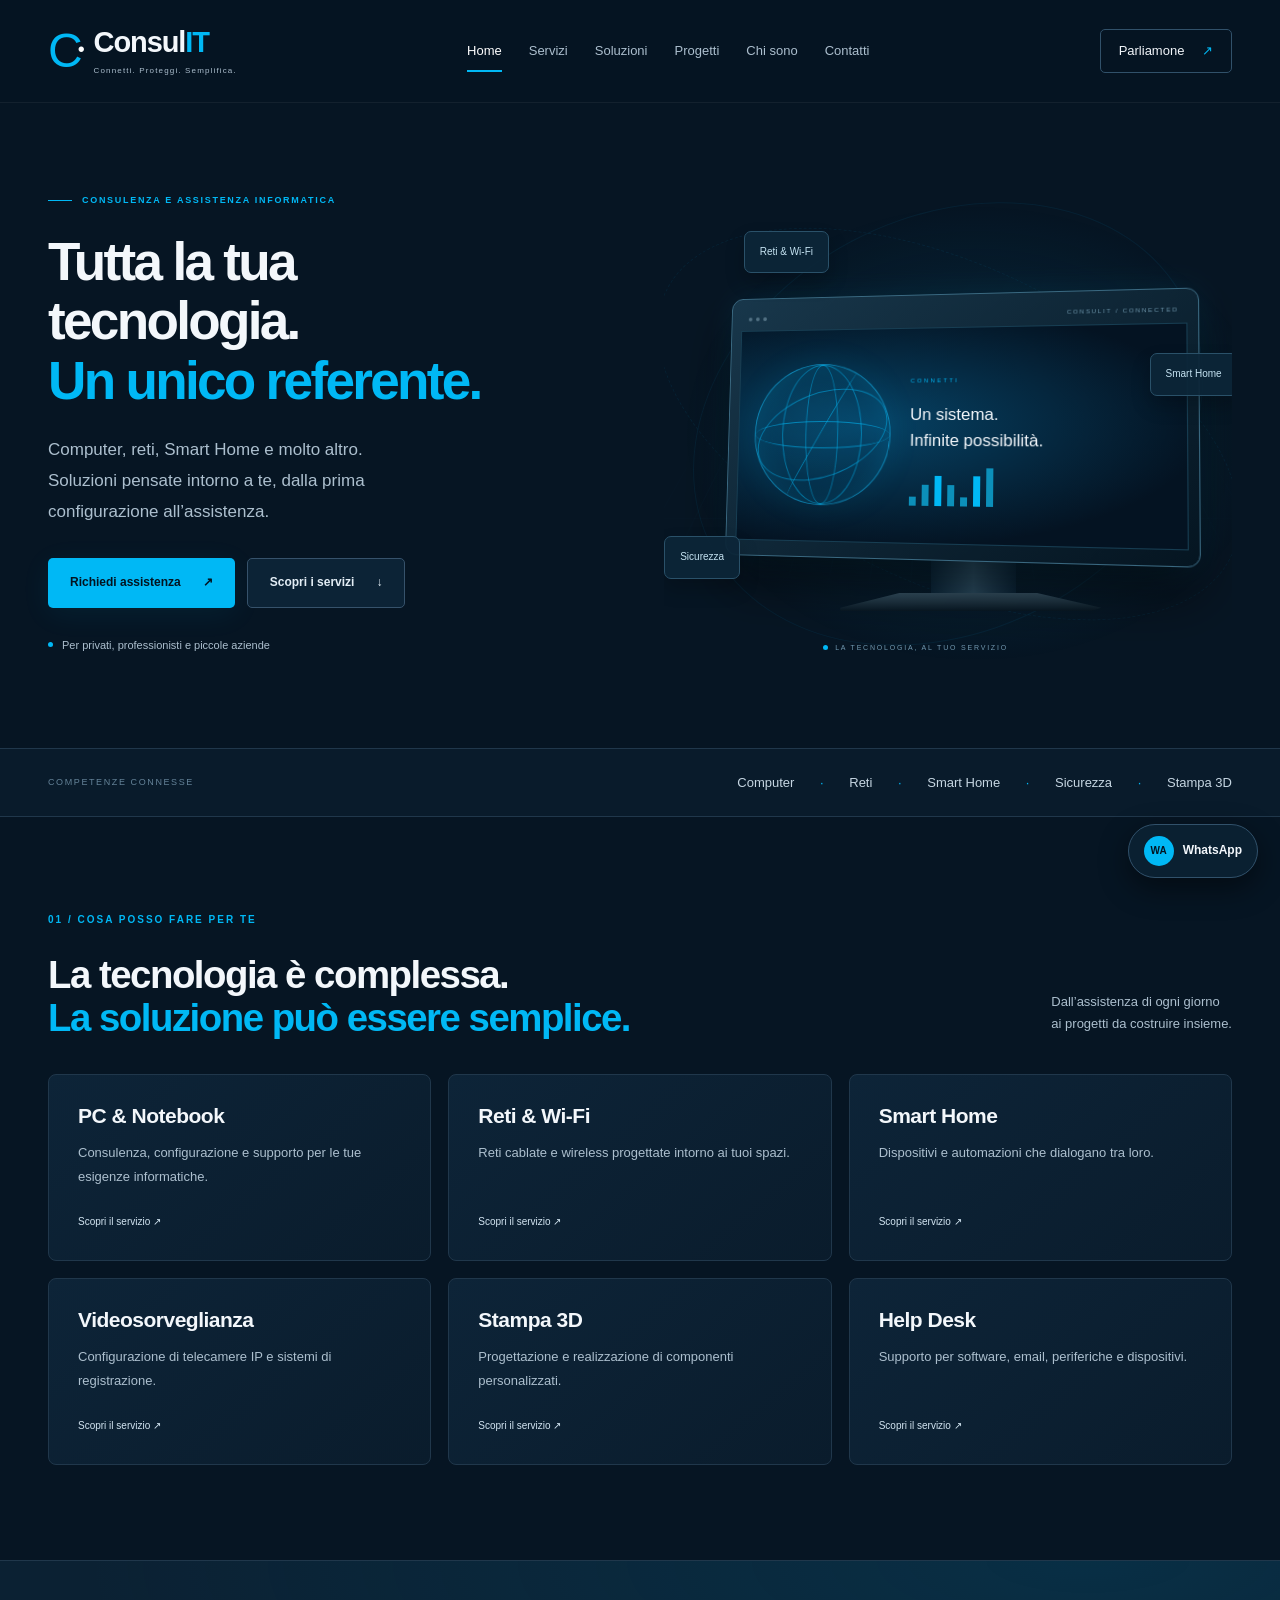
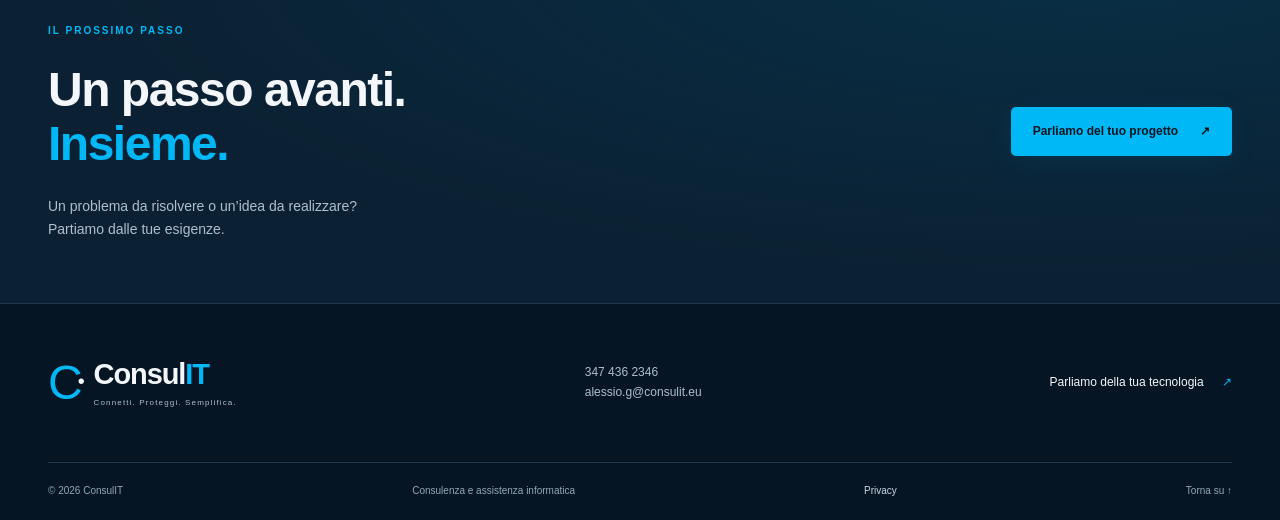
==== commit c420ce10: "Aggiorna card PC della Home con formulazione consulenziale" ====
--- a/index.html
+++ b/index.html
@@ -1 +1 @@
-<!doctype html><html lang="it"><head><meta charset="utf-8"><meta name="viewport" content="width=device-width,initial-scale=1"><meta name="theme-color" content="#061523"><title>Consulenza e assistenza informatica | ConsulIT</title><meta name="description" content="Assistenza PC, reti e Wi-Fi, Smart Home, videosorveglianza, stampa 3D e Help Desk. ConsulIT: tutta la tua tecnologia, un unico referente."><link rel="icon" type="image/svg+xml" href="favicon.svg"><link rel="stylesheet" href="style.css"><link rel="stylesheet" href="enhancements.css"><script src="site.js" defer></script></head><body><a class="skip" href="#contenuto">Vai al contenuto</a><header class="header"><div class="wrap header-inner"><a class="brand" href="index.html" aria-label="ConsulIT, home"><span class="brand-mark" aria-hidden="true">C<span>•</span></span><span>Consul<b>IT</b><small>Connetti. Proteggi. Semplifica.</small></span></a><button class="menu-toggle" aria-controls="navigation" aria-expanded="false" aria-label="Apri menu"><span></span><span></span><span></span></button><nav id="navigation" aria-label="Menu principale"><a href="index.html" aria-current="page">Home</a><a href="servizi.html">Servizi</a><a href="soluzioni.html">Soluzioni</a><a href="progetti.html">Progetti</a><a href="chi-sono.html">Chi sono</a><a href="contatti.html">Contatti</a></nav><a class="header-cta" href="contatti.html">Parliamone <span aria-hidden="true">↗</span></a></div></header><main id="contenuto"><section class="hero wrap"><div class="hero-copy"><p class="eyebrow"><span class="cyan-line"></span> CONSULENZA E ASSISTENZA INFORMATICA</p><h1>Tutta la tua<br>tecnologia.<br><em>Un unico referente.</em></h1><p class="intro">Computer, reti, Smart Home e molto altro.<br>Soluzioni pensate intorno a te, dalla prima<br class="desktop-break"> configurazione all’assistenza.</p><div class="buttons"><a class="button primary" href="contatti.html">Richiedi assistenza <span aria-hidden="true">↗</span></a><a class="button secondary" href="#servizi">Scopri i servizi <span aria-hidden="true">↓</span></a></div><p class="hero-note"><span></span> Per privati, professionisti e piccole aziende</p></div><div class="tech-scene" role="img" aria-label="Illustrazione di una postazione informatica con dispositivi connessi"><div class="orbit orbit-one"></div><div class="orbit orbit-two"></div><div class="scene-grid"></div><div class="monitor"><div class="monitor-bar"><i></i><i></i><i></i><span>CONSULIT / CONNECTED</span></div><div class="screen"><div class="globe"><div></div><div></div><div></div><span></span><span></span></div><div class="screen-info"><small>CONNETTI</small><strong>Un sistema.<br>Infinite possibilità.</strong><div class="signal"><i></i><i></i><i></i><i></i><i></i><i></i><i></i></div></div></div></div><div class="monitor-neck"></div><div class="monitor-base"></div><div class="floating-node node-wifi"><span>Reti & Wi-Fi</span></div><div class="floating-node node-home"><span>Smart Home</span></div><div class="floating-node node-security"><span>Sicurezza</span></div><div class="scene-caption"><span></span>LA TECNOLOGIA, AL TUO SERVIZIO</div></div></section><div class="expertise-bar"><div class="wrap"><span>COMPETENZE CONNESSE</span><p>Computer <i>·</i> Reti <i>·</i> Smart Home <i>·</i> Sicurezza <i>·</i> Stampa 3D</p></div></div><section class="section wrap" id="servizi"><div class="section-heading"><div><p class="eyebrow">01 / COSA POSSO FARE PER TE</p><h2>La tecnologia è complessa.<br><em>La soluzione può essere semplice.</em></h2></div><p>Dall’assistenza di ogni giorno<br>ai progetti da costruire insieme.</p></div><div class="service-grid"><a class="service-card" href="servizi.html#pc"><h3>Assistenza PC</h3><p>Riparazioni, aggiornamenti e configurazioni per PC e notebook.</p><span class="card-link">Scopri il servizio ↗</span></a><a class="service-card" href="servizi.html#rete"><h3>Reti & Wi-Fi</h3><p>Reti cablate e wireless progettate intorno ai tuoi spazi.</p><span class="card-link">Scopri il servizio ↗</span></a><a class="service-card" href="servizi.html#casa"><h3>Smart Home</h3><p>Dispositivi e automazioni che dialogano tra loro.</p><span class="card-link">Scopri il servizio ↗</span></a><a class="service-card" href="servizi.html#camera"><h3>Videosorveglianza</h3><p>Configurazione di telecamere IP e sistemi di registrazione.</p><span class="card-link">Scopri il servizio ↗</span></a><a class="service-card" href="servizi.html#cubo"><h3>Stampa 3D</h3><p>Progettazione e realizzazione di componenti personalizzati.</p><span class="card-link">Scopri il servizio ↗</span></a><a class="service-card" href="servizi.html#cuffie"><h3>Help Desk</h3><p>Supporto per software, email, periferiche e dispositivi.</p><span class="card-link">Scopri il servizio ↗</span></a></div></section><section class="cta-section"><div class="wrap cta-inner"><div><p class="eyebrow">IL PROSSIMO PASSO</p><h2>Un passo avanti.<br><em>Insieme.</em></h2><p>Un problema da risolvere o un’idea da realizzare?<br>Partiamo dalle tue esigenze.</p></div><a class="button primary" href="contatti.html">Parliamo del tuo progetto <span aria-hidden="true">↗</span></a></div></section></main><footer><div class="wrap footer-top"><a class="brand" href="index.html"><span class="brand-mark" aria-hidden="true">C<span>•</span></span><span>Consul<b>IT</b><small>Connetti. Proteggi. Semplifica.</small></span></a><p class="footer-contacts"><a href="tel:+393474362346">347 436 2346</a><br><a href="mailto:alessio.g@consulit.eu">alessio.g@consulit.eu</a></p><a href="contatti.html">Parliamo della tua tecnologia <span aria-hidden="true">↗</span></a></div><div class="wrap footer-bottom"><span>© 2026 ConsulIT</span><span>Consulenza e assistenza informatica</span><a href="privacy.html">Privacy</a><a href="#contenuto">Torna su ↑</a></div></footer><a class="whatsapp-float" href="https://wa.me/393474362346?text=Ciao%20ConsulIT%2C%20avrei%20bisogno%20di%20informazioni." target="_blank" rel="noopener noreferrer" aria-label="Scrivi a ConsulIT su WhatsApp"><span aria-hidden="true">WA</span><b>WhatsApp</b></a></body></html>+<!doctype html><html lang="it"><head><meta charset="utf-8"><meta name="viewport" content="width=device-width,initial-scale=1"><meta name="theme-color" content="#061523"><title>Consulenza e assistenza informatica | ConsulIT</title><meta name="description" content="Assistenza PC, reti e Wi-Fi, Smart Home, videosorveglianza, stampa 3D e Help Desk. ConsulIT: tutta la tua tecnologia, un unico referente."><link rel="icon" type="image/svg+xml" href="favicon.svg"><link rel="stylesheet" href="style.css"><link rel="stylesheet" href="enhancements.css"><script src="site.js" defer></script></head><body><a class="skip" href="#contenuto">Vai al contenuto</a><header class="header"><div class="wrap header-inner"><a class="brand" href="index.html" aria-label="ConsulIT, home"><span class="brand-mark" aria-hidden="true">C<span>•</span></span><span>Consul<b>IT</b><small>Connetti. Proteggi. Semplifica.</small></span></a><button class="menu-toggle" aria-controls="navigation" aria-expanded="false" aria-label="Apri menu"><span></span><span></span><span></span></button><nav id="navigation" aria-label="Menu principale"><a href="index.html" aria-current="page">Home</a><a href="servizi.html">Servizi</a><a href="soluzioni.html">Soluzioni</a><a href="progetti.html">Progetti</a><a href="chi-sono.html">Chi sono</a><a href="contatti.html">Contatti</a></nav><a class="header-cta" href="contatti.html">Parliamone <span aria-hidden="true">↗</span></a></div></header><main id="contenuto"><section class="hero wrap"><div class="hero-copy"><p class="eyebrow"><span class="cyan-line"></span> CONSULENZA E ASSISTENZA INFORMATICA</p><h1>Tutta la tua<br>tecnologia.<br><em>Un unico referente.</em></h1><p class="intro">Computer, reti, Smart Home e molto altro.<br>Soluzioni pensate intorno a te, dalla prima<br class="desktop-break"> configurazione all’assistenza.</p><div class="buttons"><a class="button primary" href="contatti.html">Richiedi assistenza <span aria-hidden="true">↗</span></a><a class="button secondary" href="#servizi">Scopri i servizi <span aria-hidden="true">↓</span></a></div><p class="hero-note"><span></span> Per privati, professionisti e piccole aziende</p></div><div class="tech-scene" role="img" aria-label="Illustrazione di una postazione informatica con dispositivi connessi"><div class="orbit orbit-one"></div><div class="orbit orbit-two"></div><div class="scene-grid"></div><div class="monitor"><div class="monitor-bar"><i></i><i></i><i></i><span>CONSULIT / CONNECTED</span></div><div class="screen"><div class="globe"><div></div><div></div><div></div><span></span><span></span></div><div class="screen-info"><small>CONNETTI</small><strong>Un sistema.<br>Infinite possibilità.</strong><div class="signal"><i></i><i></i><i></i><i></i><i></i><i></i><i></i></div></div></div></div><div class="monitor-neck"></div><div class="monitor-base"></div><div class="floating-node node-wifi"><span>Reti & Wi-Fi</span></div><div class="floating-node node-home"><span>Smart Home</span></div><div class="floating-node node-security"><span>Sicurezza</span></div><div class="scene-caption"><span></span>LA TECNOLOGIA, AL TUO SERVIZIO</div></div></section><div class="expertise-bar"><div class="wrap"><span>COMPETENZE CONNESSE</span><p>Computer <i>·</i> Reti <i>·</i> Smart Home <i>·</i> Sicurezza <i>·</i> Stampa 3D</p></div></div><section class="section wrap" id="servizi"><div class="section-heading"><div><p class="eyebrow">01 / COSA POSSO FARE PER TE</p><h2>La tecnologia è complessa.<br><em>La soluzione può essere semplice.</em></h2></div><p>Dall’assistenza di ogni giorno<br>ai progetti da costruire insieme.</p></div><div class="service-grid"><a class="service-card" href="servizi.html#pc"><h3>PC &amp; Notebook</h3><p>Consulenza, configurazione e supporto per le tue esigenze informatiche.</p><span class="card-link">Scopri il servizio ↗</span></a><a class="service-card" href="servizi.html#rete"><h3>Reti & Wi-Fi</h3><p>Reti cablate e wireless progettate intorno ai tuoi spazi.</p><span class="card-link">Scopri il servizio ↗</span></a><a class="service-card" href="servizi.html#casa"><h3>Smart Home</h3><p>Dispositivi e automazioni che dialogano tra loro.</p><span class="card-link">Scopri il servizio ↗</span></a><a class="service-card" href="servizi.html#camera"><h3>Videosorveglianza</h3><p>Configurazione di telecamere IP e sistemi di registrazione.</p><span class="card-link">Scopri il servizio ↗</span></a><a class="service-card" href="servizi.html#cubo"><h3>Stampa 3D</h3><p>Progettazione e realizzazione di componenti personalizzati.</p><span class="card-link">Scopri il servizio ↗</span></a><a class="service-card" href="servizi.html#cuffie"><h3>Help Desk</h3><p>Supporto per software, email, periferiche e dispositivi.</p><span class="card-link">Scopri il servizio ↗</span></a></div></section><section class="cta-section"><div class="wrap cta-inner"><div><p class="eyebrow">IL PROSSIMO PASSO</p><h2>Un passo avanti.<br><em>Insieme.</em></h2><p>Un problema da risolvere o un’idea da realizzare?<br>Partiamo dalle tue esigenze.</p></div><a class="button primary" href="contatti.html">Parliamo del tuo progetto <span aria-hidden="true">↗</span></a></div></section></main><footer><div class="wrap footer-top"><a class="brand" href="index.html"><span class="brand-mark" aria-hidden="true">C<span>•</span></span><span>Consul<b>IT</b><small>Connetti. Proteggi. Semplifica.</small></span></a><p class="footer-contacts"><a href="tel:+393474362346">347 436 2346</a><br><a href="mailto:alessio.g@consulit.eu">alessio.g@consulit.eu</a></p><a href="contatti.html">Parliamo della tua tecnologia <span aria-hidden="true">↗</span></a></div><div class="wrap footer-bottom"><span>© 2026 ConsulIT</span><span>Consulenza e assistenza informatica</span><a href="privacy.html">Privacy</a><a href="#contenuto">Torna su ↑</a></div></footer><a class="whatsapp-float" href="https://wa.me/393474362346?text=Ciao%20ConsulIT%2C%20avrei%20bisogno%20di%20informazioni." target="_blank" rel="noopener noreferrer" aria-label="Scrivi a ConsulIT su WhatsApp"><span aria-hidden="true">WA</span><b>WhatsApp</b></a></body></html>
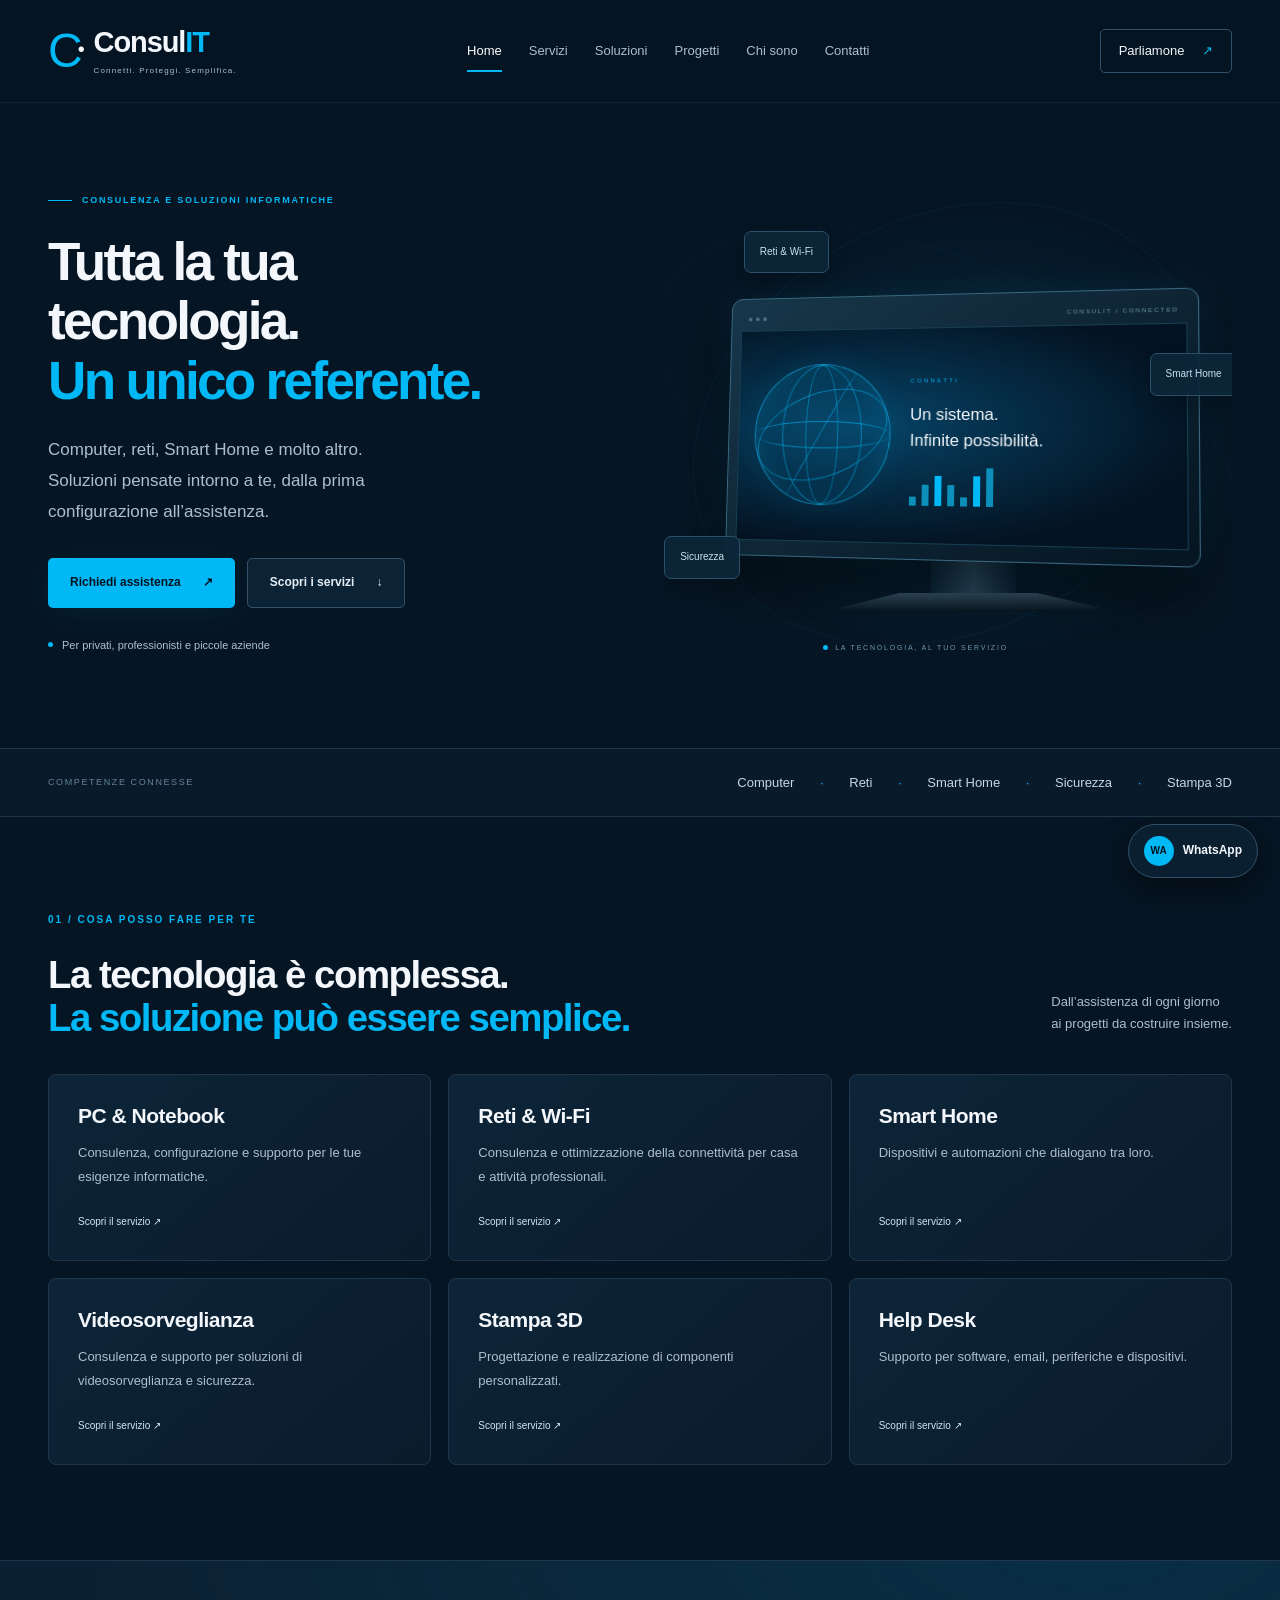
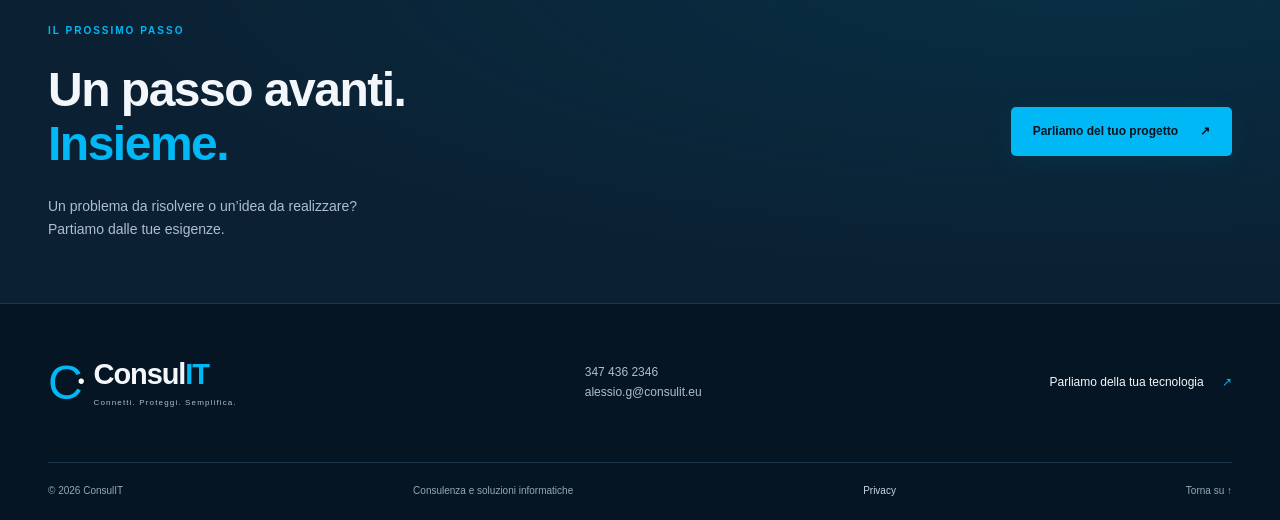
==== commit ca5dc3af: "Uniforma linguaggio consulenziale nelle card della Home" ====
--- a/index.html
+++ b/index.html
@@ -1 +1 @@
-<!doctype html><html lang="it"><head><meta charset="utf-8"><meta name="viewport" content="width=device-width,initial-scale=1"><meta name="theme-color" content="#061523"><title>Consulenza e assistenza informatica | ConsulIT</title><meta name="description" content="Assistenza PC, reti e Wi-Fi, Smart Home, videosorveglianza, stampa 3D e Help Desk. ConsulIT: tutta la tua tecnologia, un unico referente."><link rel="icon" type="image/svg+xml" href="favicon.svg"><link rel="stylesheet" href="style.css"><link rel="stylesheet" href="enhancements.css"><script src="site.js" defer></script></head><body><a class="skip" href="#contenuto">Vai al contenuto</a><header class="header"><div class="wrap header-inner"><a class="brand" href="index.html" aria-label="ConsulIT, home"><span class="brand-mark" aria-hidden="true">C<span>•</span></span><span>Consul<b>IT</b><small>Connetti. Proteggi. Semplifica.</small></span></a><button class="menu-toggle" aria-controls="navigation" aria-expanded="false" aria-label="Apri menu"><span></span><span></span><span></span></button><nav id="navigation" aria-label="Menu principale"><a href="index.html" aria-current="page">Home</a><a href="servizi.html">Servizi</a><a href="soluzioni.html">Soluzioni</a><a href="progetti.html">Progetti</a><a href="chi-sono.html">Chi sono</a><a href="contatti.html">Contatti</a></nav><a class="header-cta" href="contatti.html">Parliamone <span aria-hidden="true">↗</span></a></div></header><main id="contenuto"><section class="hero wrap"><div class="hero-copy"><p class="eyebrow"><span class="cyan-line"></span> CONSULENZA E ASSISTENZA INFORMATICA</p><h1>Tutta la tua<br>tecnologia.<br><em>Un unico referente.</em></h1><p class="intro">Computer, reti, Smart Home e molto altro.<br>Soluzioni pensate intorno a te, dalla prima<br class="desktop-break"> configurazione all’assistenza.</p><div class="buttons"><a class="button primary" href="contatti.html">Richiedi assistenza <span aria-hidden="true">↗</span></a><a class="button secondary" href="#servizi">Scopri i servizi <span aria-hidden="true">↓</span></a></div><p class="hero-note"><span></span> Per privati, professionisti e piccole aziende</p></div><div class="tech-scene" role="img" aria-label="Illustrazione di una postazione informatica con dispositivi connessi"><div class="orbit orbit-one"></div><div class="orbit orbit-two"></div><div class="scene-grid"></div><div class="monitor"><div class="monitor-bar"><i></i><i></i><i></i><span>CONSULIT / CONNECTED</span></div><div class="screen"><div class="globe"><div></div><div></div><div></div><span></span><span></span></div><div class="screen-info"><small>CONNETTI</small><strong>Un sistema.<br>Infinite possibilità.</strong><div class="signal"><i></i><i></i><i></i><i></i><i></i><i></i><i></i></div></div></div></div><div class="monitor-neck"></div><div class="monitor-base"></div><div class="floating-node node-wifi"><span>Reti & Wi-Fi</span></div><div class="floating-node node-home"><span>Smart Home</span></div><div class="floating-node node-security"><span>Sicurezza</span></div><div class="scene-caption"><span></span>LA TECNOLOGIA, AL TUO SERVIZIO</div></div></section><div class="expertise-bar"><div class="wrap"><span>COMPETENZE CONNESSE</span><p>Computer <i>·</i> Reti <i>·</i> Smart Home <i>·</i> Sicurezza <i>·</i> Stampa 3D</p></div></div><section class="section wrap" id="servizi"><div class="section-heading"><div><p class="eyebrow">01 / COSA POSSO FARE PER TE</p><h2>La tecnologia è complessa.<br><em>La soluzione può essere semplice.</em></h2></div><p>Dall’assistenza di ogni giorno<br>ai progetti da costruire insieme.</p></div><div class="service-grid"><a class="service-card" href="servizi.html#pc"><h3>PC &amp; Notebook</h3><p>Consulenza, configurazione e supporto per le tue esigenze informatiche.</p><span class="card-link">Scopri il servizio ↗</span></a><a class="service-card" href="servizi.html#rete"><h3>Reti & Wi-Fi</h3><p>Reti cablate e wireless progettate intorno ai tuoi spazi.</p><span class="card-link">Scopri il servizio ↗</span></a><a class="service-card" href="servizi.html#casa"><h3>Smart Home</h3><p>Dispositivi e automazioni che dialogano tra loro.</p><span class="card-link">Scopri il servizio ↗</span></a><a class="service-card" href="servizi.html#camera"><h3>Videosorveglianza</h3><p>Configurazione di telecamere IP e sistemi di registrazione.</p><span class="card-link">Scopri il servizio ↗</span></a><a class="service-card" href="servizi.html#cubo"><h3>Stampa 3D</h3><p>Progettazione e realizzazione di componenti personalizzati.</p><span class="card-link">Scopri il servizio ↗</span></a><a class="service-card" href="servizi.html#cuffie"><h3>Help Desk</h3><p>Supporto per software, email, periferiche e dispositivi.</p><span class="card-link">Scopri il servizio ↗</span></a></div></section><section class="cta-section"><div class="wrap cta-inner"><div><p class="eyebrow">IL PROSSIMO PASSO</p><h2>Un passo avanti.<br><em>Insieme.</em></h2><p>Un problema da risolvere o un’idea da realizzare?<br>Partiamo dalle tue esigenze.</p></div><a class="button primary" href="contatti.html">Parliamo del tuo progetto <span aria-hidden="true">↗</span></a></div></section></main><footer><div class="wrap footer-top"><a class="brand" href="index.html"><span class="brand-mark" aria-hidden="true">C<span>•</span></span><span>Consul<b>IT</b><small>Connetti. Proteggi. Semplifica.</small></span></a><p class="footer-contacts"><a href="tel:+393474362346">347 436 2346</a><br><a href="mailto:alessio.g@consulit.eu">alessio.g@consulit.eu</a></p><a href="contatti.html">Parliamo della tua tecnologia <span aria-hidden="true">↗</span></a></div><div class="wrap footer-bottom"><span>© 2026 ConsulIT</span><span>Consulenza e assistenza informatica</span><a href="privacy.html">Privacy</a><a href="#contenuto">Torna su ↑</a></div></footer><a class="whatsapp-float" href="https://wa.me/393474362346?text=Ciao%20ConsulIT%2C%20avrei%20bisogno%20di%20informazioni." target="_blank" rel="noopener noreferrer" aria-label="Scrivi a ConsulIT su WhatsApp"><span aria-hidden="true">WA</span><b>WhatsApp</b></a></body></html>+<!doctype html><html lang="it"><head><meta charset="utf-8"><meta name="viewport" content="width=device-width,initial-scale=1"><meta name="theme-color" content="#061523"><title>Consulenza e soluzioni informatiche | ConsulIT</title><meta name="description" content="Consulenza per PC, reti e Wi-Fi, Smart Home, videosorveglianza, stampa 3D e supporto informatico. ConsulIT: tutta la tua tecnologia, un unico referente."><link rel="icon" type="image/svg+xml" href="favicon.svg"><link rel="stylesheet" href="style.css"><link rel="stylesheet" href="enhancements.css"><script src="site.js" defer></script></head><body><a class="skip" href="#contenuto">Vai al contenuto</a><header class="header"><div class="wrap header-inner"><a class="brand" href="index.html" aria-label="ConsulIT, home"><span class="brand-mark" aria-hidden="true">C<span>•</span></span><span>Consul<b>IT</b><small>Connetti. Proteggi. Semplifica.</small></span></a><button class="menu-toggle" aria-controls="navigation" aria-expanded="false" aria-label="Apri menu"><span></span><span></span><span></span></button><nav id="navigation" aria-label="Menu principale"><a href="index.html" aria-current="page">Home</a><a href="servizi.html">Servizi</a><a href="soluzioni.html">Soluzioni</a><a href="progetti.html">Progetti</a><a href="chi-sono.html">Chi sono</a><a href="contatti.html">Contatti</a></nav><a class="header-cta" href="contatti.html">Parliamone <span aria-hidden="true">↗</span></a></div></header><main id="contenuto"><section class="hero wrap"><div class="hero-copy"><p class="eyebrow"><span class="cyan-line"></span> CONSULENZA E SOLUZIONI INFORMATICHE</p><h1>Tutta la tua<br>tecnologia.<br><em>Un unico referente.</em></h1><p class="intro">Computer, reti, Smart Home e molto altro.<br>Soluzioni pensate intorno a te, dalla prima<br class="desktop-break"> configurazione all’assistenza.</p><div class="buttons"><a class="button primary" href="contatti.html">Richiedi assistenza <span aria-hidden="true">↗</span></a><a class="button secondary" href="#servizi">Scopri i servizi <span aria-hidden="true">↓</span></a></div><p class="hero-note"><span></span> Per privati, professionisti e piccole aziende</p></div><div class="tech-scene" role="img" aria-label="Illustrazione di una postazione informatica con dispositivi connessi"><div class="orbit orbit-one"></div><div class="orbit orbit-two"></div><div class="scene-grid"></div><div class="monitor"><div class="monitor-bar"><i></i><i></i><i></i><span>CONSULIT / CONNECTED</span></div><div class="screen"><div class="globe"><div></div><div></div><div></div><span></span><span></span></div><div class="screen-info"><small>CONNETTI</small><strong>Un sistema.<br>Infinite possibilità.</strong><div class="signal"><i></i><i></i><i></i><i></i><i></i><i></i><i></i></div></div></div></div><div class="monitor-neck"></div><div class="monitor-base"></div><div class="floating-node node-wifi"><span>Reti & Wi-Fi</span></div><div class="floating-node node-home"><span>Smart Home</span></div><div class="floating-node node-security"><span>Sicurezza</span></div><div class="scene-caption"><span></span>LA TECNOLOGIA, AL TUO SERVIZIO</div></div></section><div class="expertise-bar"><div class="wrap"><span>COMPETENZE CONNESSE</span><p>Computer <i>·</i> Reti <i>·</i> Smart Home <i>·</i> Sicurezza <i>·</i> Stampa 3D</p></div></div><section class="section wrap" id="servizi"><div class="section-heading"><div><p class="eyebrow">01 / COSA POSSO FARE PER TE</p><h2>La tecnologia è complessa.<br><em>La soluzione può essere semplice.</em></h2></div><p>Dall’assistenza di ogni giorno<br>ai progetti da costruire insieme.</p></div><div class="service-grid"><a class="service-card" href="servizi.html#pc"><h3>PC &amp; Notebook</h3><p>Consulenza, configurazione e supporto per le tue esigenze informatiche.</p><span class="card-link">Scopri il servizio ↗</span></a><a class="service-card" href="servizi.html#rete"><h3>Reti & Wi-Fi</h3><p>Consulenza e ottimizzazione della connettività per casa e attività professionali.</p><span class="card-link">Scopri il servizio ↗</span></a><a class="service-card" href="servizi.html#casa"><h3>Smart Home</h3><p>Dispositivi e automazioni che dialogano tra loro.</p><span class="card-link">Scopri il servizio ↗</span></a><a class="service-card" href="servizi.html#camera"><h3>Videosorveglianza</h3><p>Consulenza e supporto per soluzioni di videosorveglianza e sicurezza.</p><span class="card-link">Scopri il servizio ↗</span></a><a class="service-card" href="servizi.html#cubo"><h3>Stampa 3D</h3><p>Progettazione e realizzazione di componenti personalizzati.</p><span class="card-link">Scopri il servizio ↗</span></a><a class="service-card" href="servizi.html#cuffie"><h3>Help Desk</h3><p>Supporto per software, email, periferiche e dispositivi.</p><span class="card-link">Scopri il servizio ↗</span></a></div></section><section class="cta-section"><div class="wrap cta-inner"><div><p class="eyebrow">IL PROSSIMO PASSO</p><h2>Un passo avanti.<br><em>Insieme.</em></h2><p>Un problema da risolvere o un’idea da realizzare?<br>Partiamo dalle tue esigenze.</p></div><a class="button primary" href="contatti.html">Parliamo del tuo progetto <span aria-hidden="true">↗</span></a></div></section></main><footer><div class="wrap footer-top"><a class="brand" href="index.html"><span class="brand-mark" aria-hidden="true">C<span>•</span></span><span>Consul<b>IT</b><small>Connetti. Proteggi. Semplifica.</small></span></a><p class="footer-contacts"><a href="tel:+393474362346">347 436 2346</a><br><a href="mailto:alessio.g@consulit.eu">alessio.g@consulit.eu</a></p><a href="contatti.html">Parliamo della tua tecnologia <span aria-hidden="true">↗</span></a></div><div class="wrap footer-bottom"><span>© 2026 ConsulIT</span><span>Consulenza e soluzioni informatiche</span><a href="privacy.html">Privacy</a><a href="#contenuto">Torna su ↑</a></div></footer><a class="whatsapp-float" href="https://wa.me/393474362346?text=Ciao%20ConsulIT%2C%20avrei%20bisogno%20di%20informazioni." target="_blank" rel="noopener noreferrer" aria-label="Scrivi a ConsulIT su WhatsApp"><span aria-hidden="true">WA</span><b>WhatsApp</b></a></body></html>
